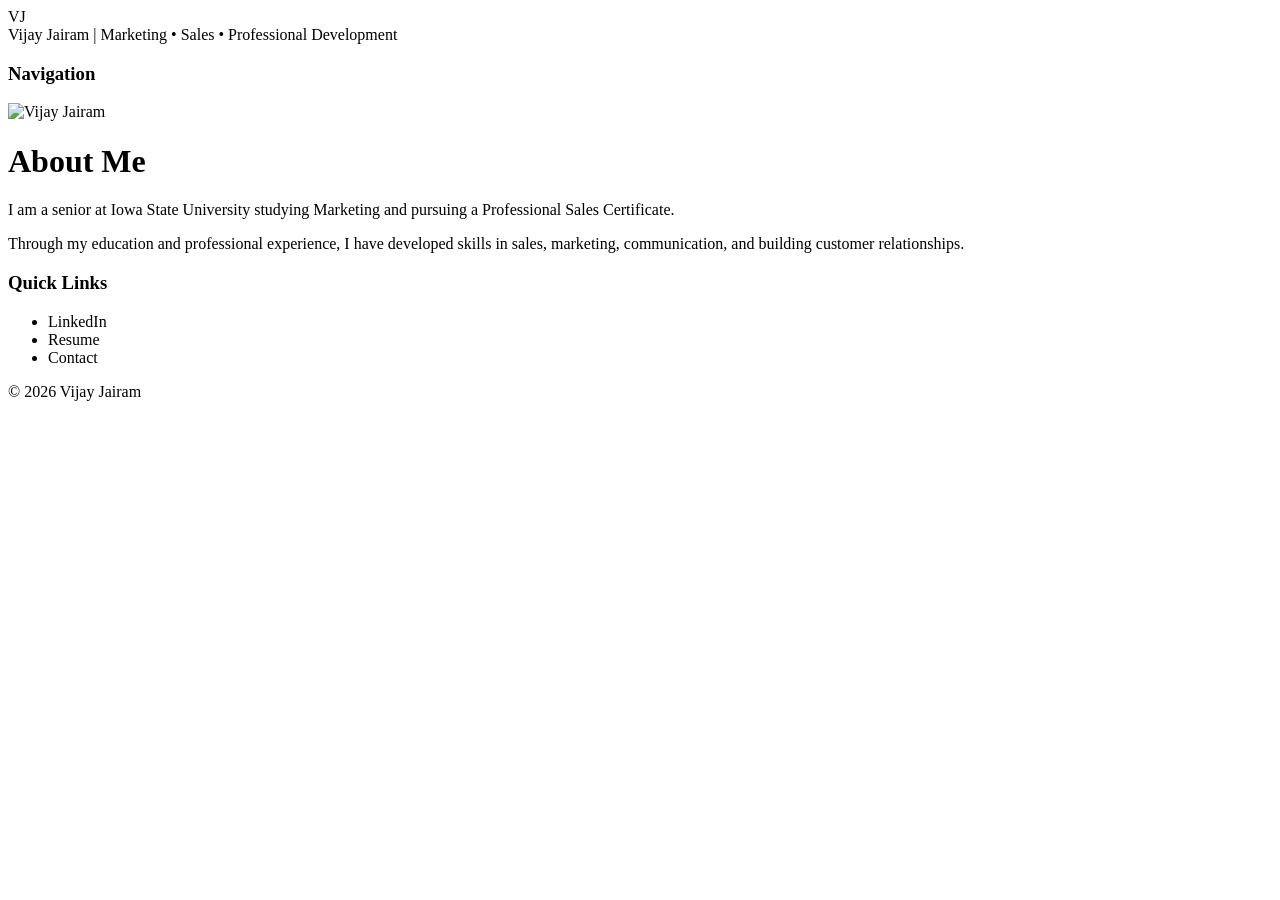
==== index.html @ 14381211 "Update index.html" ====
<!DOCTYPE html>

<html lang="en">

<head>

    <meta charset="UTF-8">

    <meta name="viewport"
          content="width=device-width, initial-scale=1.0">

    <title>Vijay Jairam | About Me</title>


    <!-- MAIN CSS -->

    <link rel="stylesheet" href="style.css">


    <!-- SHARED NAVIGATION -->

    <script src="navigation.js" defer></script>

</head>


<body>


<div class="site-wrapper">


    <!-- ==============================
         HEADER
    =============================== -->

    <header class="site-header">


        <div class="logo-area">

            VJ

        </div>


        <div class="header-info">

            Vijay Jairam | Marketing • Sales • Professional Development

        </div>


        <!-- JS ADDS NAVIGATION HERE -->

        <div id="top-navigation"></div>


    </header>



    <!-- ==============================
         PAGE
    =============================== -->

    <div class="page-layout">


        <!-- LEFT NAVIGATION -->

        <aside class="left-sidebar">

            <h3>Navigation</h3>

            <div id="side-navigation"></div>

        </aside>



        <!-- MAIN CONTENT -->

        <main class="main-content">


            <div class="hero-image">

                <img
                    src="images/hero.jpg"
                    alt="Vijay Jairam">

            </div>


            <h1>About Me</h1>


            <p>
                I am a senior at Iowa State University studying
                Marketing and pursuing a Professional Sales
                Certificate.
            </p>


            <p>
                Through my education and professional experience,
                I have developed skills in sales, marketing,
                communication, and building customer relationships.
            </p>


        </main>



        <!-- RIGHT SIDEBAR -->

        <aside class="right-sidebar">

            <div class="sticky-content">

                <h3>Quick Links</h3>

                <ul>

                    <li>LinkedIn</li>

                    <li>Resume</li>

                    <li>Contact</li>

                </ul>

            </div>

        </aside>


    </div>



    <!-- ==============================
         FOOTER
    =============================== -->

    <footer class="site-footer">

        © 2026 Vijay Jairam

    </footer>


</div>


</body>

</html>
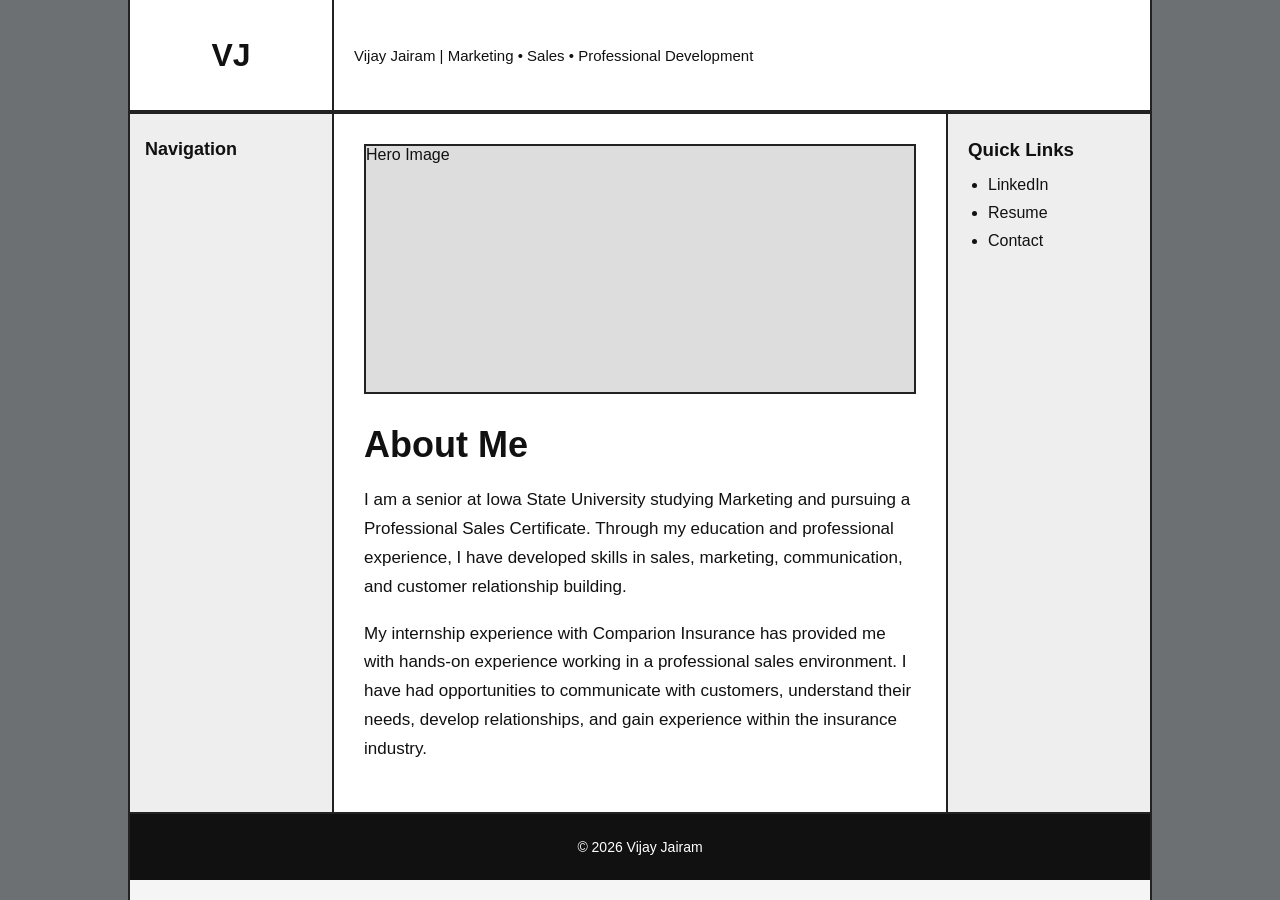
==== commit a3c92aaa: "Update index.html" ====
--- a/index.html
+++ b/index.html
@@ -1,159 +1,109 @@
 <!DOCTYPE html>
-
 <html lang="en">
 
 <head>
-
     <meta charset="UTF-8">
-
-    <meta name="viewport"
-          content="width=device-width, initial-scale=1.0">
+    <meta name="viewport" content="width=device-width, initial-scale=1.0">
 
     <title>Vijay Jairam | About Me</title>
 
-
-    <!-- MAIN CSS -->
-
     <link rel="stylesheet" href="style.css">
 
-
-    <!-- SHARED NAVIGATION -->
-
     <script src="navigation.js" defer></script>
-
 </head>
-
 
 <body>
 
+    <div class="site-wrapper">
 
-<div class="site-wrapper">
+        <!-- HEADER -->
+        <header class="site-header">
+
+            <div class="logo-area">
+                VJ
+            </div>
+
+            <div class="header-info">
+                Vijay Jairam | Marketing • Sales • Professional Development
+            </div>
+
+        </header>
 
 
-    <!-- ==============================
-         HEADER
-    =============================== -->
-
-    <header class="site-header">
+        <!-- THIS IS THE ACTUAL NAVIGATION BAR -->
+        <div id="top-navigation"></div>
 
 
-        <div class="logo-area">
+        <!-- MAIN PAGE -->
+        <div class="page-layout">
 
-            VJ
+            <!-- LEFT SIDE -->
+            <aside class="left-sidebar">
+
+                <h3>Navigation</h3>
+
+                <div id="side-navigation"></div>
+
+            </aside>
+
+
+            <!-- MAIN CONTENT -->
+            <main class="main-content">
+
+                <div class="hero-image">
+                    Hero Image
+                </div>
+
+                <h1>About Me</h1>
+
+                <p>
+                    I am a senior at Iowa State University studying Marketing
+                    and pursuing a Professional Sales Certificate. Through my
+                    education and professional experience, I have developed
+                    skills in sales, marketing, communication, and customer
+                    relationship building.
+                </p>
+
+                <p>
+                    My internship experience with Comparion Insurance has
+                    provided me with hands-on experience working in a
+                    professional sales environment. I have had opportunities
+                    to communicate with customers, understand their needs,
+                    develop relationships, and gain experience within the
+                    insurance industry.
+                </p>
+
+            </main>
+
+
+            <!-- RIGHT SIDE -->
+            <aside class="right-sidebar">
+
+                <div class="sticky-content">
+
+                    <h3>Quick Links</h3>
+
+                    <ul>
+                        <li>LinkedIn</li>
+                        <li>Resume</li>
+                        <li>Contact</li>
+                    </ul>
+
+                </div>
+
+            </aside>
 
         </div>
 
 
-        <div class="header-info">
+        <!-- FOOTER -->
+        <footer class="site-footer">
 
-            Vijay Jairam | Marketing • Sales • Professional Development
+            © 2026 Vijay Jairam
 
-        </div>
-
-
-        <!-- JS ADDS NAVIGATION HERE -->
-
-        <div id="top-navigation"></div>
-
-
-    </header>
-
-
-
-    <!-- ==============================
-         PAGE
-    =============================== -->
-
-    <div class="page-layout">
-
-
-        <!-- LEFT NAVIGATION -->
-
-        <aside class="left-sidebar">
-
-            <h3>Navigation</h3>
-
-            <div id="side-navigation"></div>
-
-        </aside>
-
-
-
-        <!-- MAIN CONTENT -->
-
-        <main class="main-content">
-
-
-            <div class="hero-image">
-
-                <img
-                    src="images/hero.jpg"
-                    alt="Vijay Jairam">
-
-            </div>
-
-
-            <h1>About Me</h1>
-
-
-            <p>
-                I am a senior at Iowa State University studying
-                Marketing and pursuing a Professional Sales
-                Certificate.
-            </p>
-
-
-            <p>
-                Through my education and professional experience,
-                I have developed skills in sales, marketing,
-                communication, and building customer relationships.
-            </p>
-
-
-        </main>
-
-
-
-        <!-- RIGHT SIDEBAR -->
-
-        <aside class="right-sidebar">
-
-            <div class="sticky-content">
-
-                <h3>Quick Links</h3>
-
-                <ul>
-
-                    <li>LinkedIn</li>
-
-                    <li>Resume</li>
-
-                    <li>Contact</li>
-
-                </ul>
-
-            </div>
-
-        </aside>
-
+        </footer>
 
     </div>
-
-
-
-    <!-- ==============================
-         FOOTER
-    =============================== -->
-
-    <footer class="site-footer">
-
-        © 2026 Vijay Jairam
-
-    </footer>
-
-
-</div>
-
 
 </body>
 
--- a/style.css
+++ b/style.css
@@ -0,0 +1,487 @@
+/* ========================================
+   GLOBAL SETTINGS
+======================================== */
+
+* {
+    margin: 0;
+    padding: 0;
+    box-sizing: border-box;
+}
+
+html {
+    scroll-behavior: smooth;
+}
+
+body {
+    font-family: Arial, Helvetica, sans-serif;
+
+    /* Nardo Grey outer background */
+    background-color: #6d7073;
+
+    color: #111111;
+}
+
+
+/* ========================================
+   MAIN WEBSITE CONTAINER
+
+   80% width = 10% background on
+   left + 10% background on right
+======================================== */
+
+.site-wrapper {
+    width: 80vw;
+    min-height: 100vh;
+
+    margin-left: auto;
+    margin-right: auto;
+
+    background-color: #f5f5f5;
+
+    border-left: 2px solid #222222;
+    border-right: 2px solid #222222;
+}
+
+
+/* ========================================
+   HEADER
+======================================== */
+
+.site-header {
+    display: grid;
+
+    grid-template-columns: 20% 80%;
+
+    border-bottom: 2px solid #222222;
+
+    background-color: #ffffff;
+}
+
+
+/* LOGO AREA */
+
+.logo-area {
+    min-height: 110px;
+
+    display: flex;
+    justify-content: center;
+    align-items: center;
+
+    border-right: 2px solid #222222;
+
+    font-size: 32px;
+    font-weight: bold;
+}
+
+
+/* TOP INFORMATION / TITLE AREA */
+
+.header-info {
+    min-height: 70px;
+
+    display: flex;
+    align-items: center;
+
+    padding: 20px;
+
+    font-size: 15px;
+}
+
+
+/* ========================================
+   TOP NAVIGATION
+======================================== */
+
+#top-navigation {
+    grid-column: 2;
+
+    border-top: 2px solid #222222;
+}
+
+
+/* PRIMARY NAV */
+
+.primary-navigation {
+    width: 100%;
+
+    display: flex;
+    justify-content: center;
+    align-items: center;
+
+    background-color: #111111;
+}
+
+
+.primary-navigation a {
+    display: block;
+
+    padding: 14px 25px;
+
+    color: #ffffff;
+
+    text-decoration: none;
+
+    font-size: 15px;
+    font-weight: bold;
+
+    transition: background-color 0.2s ease,
+                color 0.2s ease;
+}
+
+
+.primary-navigation a:hover {
+    background-color: #6d7073;
+    color: #ffffff;
+}
+
+
+/* CURRENT PAGE */
+
+.primary-navigation a.active {
+    background-color: #6d7073;
+}
+
+
+/* ========================================
+   SECONDARY NAVIGATION
+======================================== */
+
+.secondary-navigation {
+    display: flex;
+    justify-content: center;
+    align-items: center;
+
+    background-color: #333333;
+
+    border-top: 1px solid #555555;
+}
+
+
+.secondary-navigation a {
+    color: #eeeeee;
+
+    text-decoration: none;
+
+    padding: 8px 18px;
+
+    font-size: 13px;
+}
+
+
+.secondary-navigation a:hover {
+    background-color: #555555;
+}
+
+
+/* ========================================
+   MAIN WEBSITE GRID
+======================================== */
+
+.page-layout {
+    display: grid;
+
+    /*
+        Left Navigation = 20%
+        Main Content = 60%
+        Right Sidebar = 20%
+    */
+
+    grid-template-columns: 20% 60% 20%;
+
+    min-height: 650px;
+}
+
+
+/* ========================================
+   LEFT NAVIGATION
+======================================== */
+
+.left-sidebar {
+    background-color: #eeeeee;
+
+    border-right: 2px solid #222222;
+
+    padding: 25px 15px;
+}
+
+
+.left-sidebar h3 {
+    margin-bottom: 15px;
+
+    font-size: 18px;
+}
+
+
+#side-navigation {
+    display: flex;
+    flex-direction: column;
+}
+
+
+.side-navigation a {
+    padding: 12px 10px;
+
+    color: #222222;
+
+    text-decoration: none;
+
+    border-bottom: 1px solid #cccccc;
+
+    font-weight: bold;
+}
+
+
+.side-navigation a:hover {
+    background-color: #d5d5d5;
+}
+
+
+.side-navigation a.active {
+    background-color: #6d7073;
+    color: #ffffff;
+}
+
+
+/* ========================================
+   MAIN CONTENT AREA
+======================================== */
+
+.main-content {
+    background-color: #ffffff;
+
+    padding: 30px;
+}
+
+
+.main-content h1 {
+    font-size: 36px;
+
+    margin-bottom: 20px;
+}
+
+
+.main-content h2 {
+    margin-top: 30px;
+    margin-bottom: 15px;
+}
+
+
+.main-content p {
+    font-size: 17px;
+
+    line-height: 1.7;
+
+    margin-bottom: 18px;
+}
+
+
+/* ========================================
+   HERO IMAGE
+======================================== */
+
+.hero-image {
+    width: 100%;
+
+    height: 250px;
+
+    margin-bottom: 30px;
+
+    overflow: hidden;
+
+    border: 2px solid #222222;
+
+    background-color: #dddddd;
+}
+
+
+.hero-image img {
+    width: 100%;
+    height: 100%;
+
+    object-fit: cover;
+}
+
+
+/* ========================================
+   RIGHT SIDEBAR
+======================================== */
+
+.right-sidebar {
+    background-color: #eeeeee;
+
+    border-left: 2px solid #222222;
+
+    padding: 25px 20px;
+}
+
+
+.sticky-content {
+    position: sticky;
+
+    top: 20px;
+}
+
+
+.right-sidebar h3 {
+    margin-bottom: 15px;
+}
+
+
+.right-sidebar ul {
+    padding-left: 20px;
+}
+
+
+.right-sidebar li {
+    margin-bottom: 10px;
+}
+
+
+/* ========================================
+   FOOTER
+======================================== */
+
+.site-footer {
+    width: 100%;
+
+    border-top: 2px solid #222222;
+
+    background-color: #111111;
+
+    color: #ffffff;
+
+    padding: 25px;
+
+    text-align: center;
+
+    font-size: 14px;
+}
+
+
+.site-footer a {
+    color: #dddddd;
+
+    text-decoration: none;
+}
+
+
+.site-footer a:hover {
+    color: #ffffff;
+}
+
+
+/* ========================================
+   TABLETS
+======================================== */
+
+@media screen and (max-width: 1000px) {
+
+    .site-wrapper {
+        width: 90vw;
+    }
+
+    .page-layout {
+        grid-template-columns: 25% 75%;
+    }
+
+    .right-sidebar {
+        display: none;
+    }
+}
+
+
+/* ========================================
+   MOBILE
+======================================== */
+
+@media screen and (max-width: 700px) {
+
+    body {
+        background-color: #6d7073;
+    }
+
+    .site-wrapper {
+        width: 95vw;
+    }
+
+
+    /* HEADER */
+
+    .site-header {
+        display: block;
+    }
+
+    .logo-area {
+        border-right: none;
+
+        border-bottom: 2px solid #222222;
+
+        min-height: 80px;
+    }
+
+
+    /* TOP NAVIGATION */
+
+    #top-navigation {
+        width: 100%;
+    }
+
+    .primary-navigation {
+        flex-direction: column;
+    }
+
+    .primary-navigation a {
+        width: 100%;
+
+        text-align: center;
+
+        border-bottom: 1px solid #333333;
+    }
+
+
+    .secondary-navigation {
+        flex-direction: column;
+    }
+
+
+    /* PAGE */
+
+    .page-layout {
+        display: block;
+    }
+
+
+    /* LEFT SIDEBAR */
+
+    .left-sidebar {
+        border-right: none;
+
+        border-bottom: 2px solid #222222;
+    }
+
+
+    .side-navigation {
+        flex-direction: row;
+
+        flex-wrap: wrap;
+    }
+
+
+    /* CONTENT */
+
+    .main-content {
+        padding: 20px;
+    }
+
+
+    /* RIGHT SIDEBAR */
+
+    .right-sidebar {
+        display: block;
+
+        border-left: none;
+
+        border-top: 2px solid #222222;
+    }
+
+}
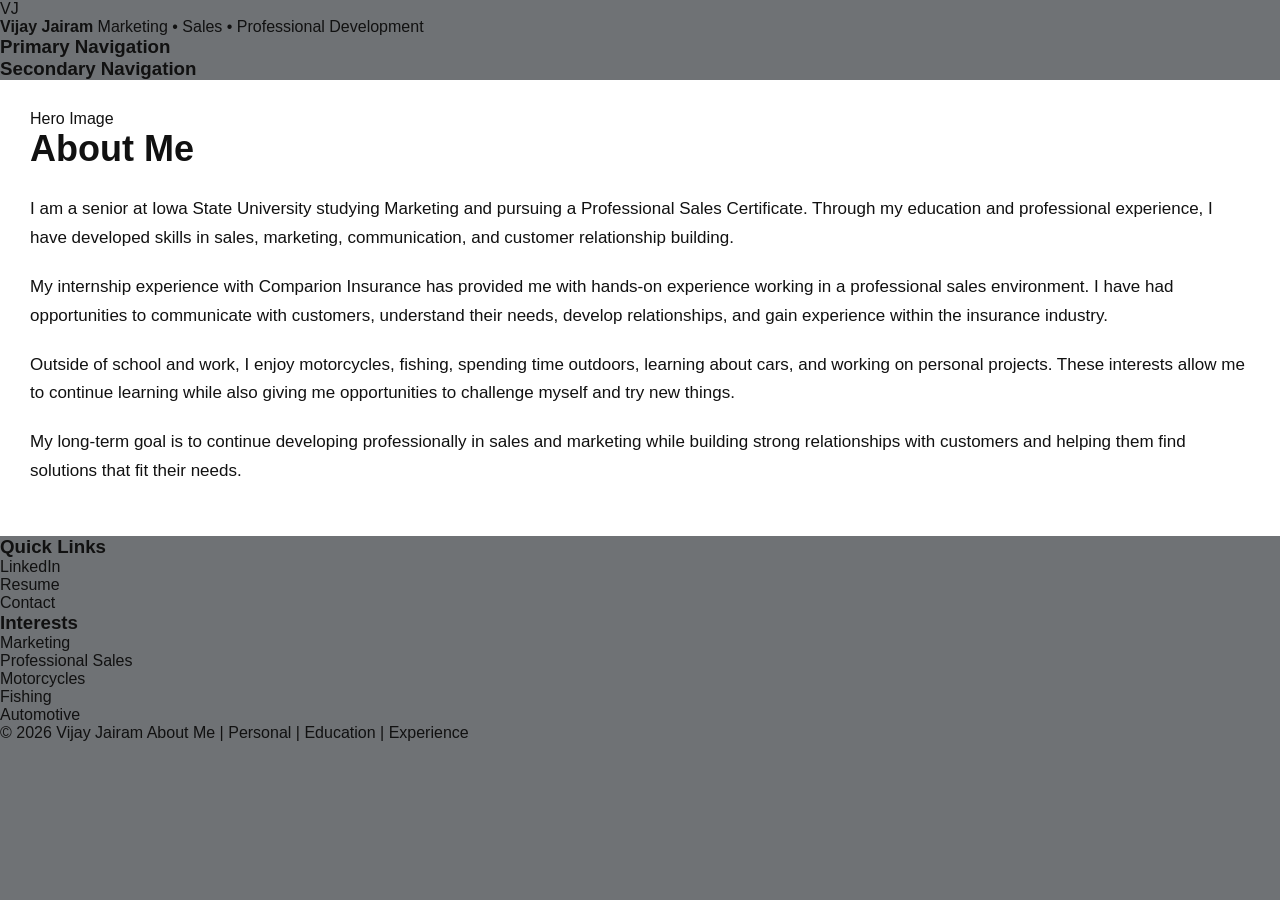
==== commit 5478422c: "Update index.html" ====
--- a/index.html
+++ b/index.html
@@ -3,7 +3,9 @@
 
 <head>
     <meta charset="UTF-8">
-    <meta name="viewport" content="width=device-width, initial-scale=1.0">
+
+    <meta name="viewport"
+          content="width=device-width, initial-scale=1.0">
 
     <title>Vijay Jairam | About Me</title>
 
@@ -14,96 +16,197 @@
 
 <body>
 
-    <div class="site-wrapper">
-
-        <!-- HEADER -->
-        <header class="site-header">
-
-            <div class="logo-area">
-                VJ
+<div class="site-container">
+
+
+    <!-- =====================================
+         TOP AREA
+    ====================================== -->
+
+    <header class="top-layout">
+
+
+        <!-- LOGO BOX -->
+
+        <div class="logo-box">
+
+            VJ
+
+        </div>
+
+
+        <!-- INFORMATION BOX -->
+
+        <div class="header-information">
+
+            <strong>Vijay Jairam</strong>
+
+            <span>
+                Marketing • Sales • Professional Development
+            </span>
+
+        </div>
+
+
+        <!-- PRIMARY NAVIGATION -->
+
+        <div id="primary-navigation"></div>
+
+
+        <!-- SECONDARY NAVIGATION -->
+
+        <div id="secondary-navigation"></div>
+
+
+    </header>
+
+
+
+    <!-- =====================================
+         MAIN BODY
+    ====================================== -->
+
+    <div class="content-layout">
+
+
+        <!-- LEFT NAVIGATION -->
+
+        <aside class="left-navigation">
+
+            <h3>Primary Navigation</h3>
+
+            <div id="side-navigation"></div>
+
+
+            <h3 class="secondary-heading">
+                Secondary Navigation
+            </h3>
+
+            <div id="side-secondary-navigation"></div>
+
+        </aside>
+
+
+
+        <!-- MAIN CONTENT -->
+
+        <main class="main-content">
+
+
+            <!-- HERO AREA -->
+
+            <div class="hero-area">
+
+                <span>Hero Image</span>
+
             </div>
 
-            <div class="header-info">
-                Vijay Jairam | Marketing • Sales • Professional Development
+
+
+            <h1>About Me</h1>
+
+
+            <p>
+                I am a senior at Iowa State University studying Marketing and
+                pursuing a Professional Sales Certificate. Through my education
+                and professional experience, I have developed skills in sales,
+                marketing, communication, and customer relationship building.
+            </p>
+
+
+            <p>
+                My internship experience with Comparion Insurance has provided
+                me with hands-on experience working in a professional sales
+                environment. I have had opportunities to communicate with
+                customers, understand their needs, develop relationships, and
+                gain experience within the insurance industry.
+            </p>
+
+
+            <p>
+                Outside of school and work, I enjoy motorcycles, fishing,
+                spending time outdoors, learning about cars, and working on
+                personal projects. These interests allow me to continue learning
+                while also giving me opportunities to challenge myself and try
+                new things.
+            </p>
+
+
+            <p>
+                My long-term goal is to continue developing professionally in
+                sales and marketing while building strong relationships with
+                customers and helping them find solutions that fit their needs.
+            </p>
+
+
+        </main>
+
+
+
+        <!-- RIGHT COLUMN -->
+
+        <aside class="right-content">
+
+            <div class="sticky-box">
+
+                <h3>Quick Links</h3>
+
+
+                <ul>
+
+                    <li>LinkedIn</li>
+
+                    <li>Resume</li>
+
+                    <li>Contact</li>
+
+                </ul>
+
+
+                <h3>Interests</h3>
+
+
+                <ul>
+
+                    <li>Marketing</li>
+
+                    <li>Professional Sales</li>
+
+                    <li>Motorcycles</li>
+
+                    <li>Fishing</li>
+
+                    <li>Automotive</li>
+
+                </ul>
+
             </div>
 
-        </header>
-
-
-        <!-- THIS IS THE ACTUAL NAVIGATION BAR -->
-        <div id="top-navigation"></div>
-
-
-        <!-- MAIN PAGE -->
-        <div class="page-layout">
-
-            <!-- LEFT SIDE -->
-            <aside class="left-sidebar">
-
-                <h3>Navigation</h3>
-
-                <div id="side-navigation"></div>
-
-            </aside>
-
-
-            <!-- MAIN CONTENT -->
-            <main class="main-content">
-
-                <div class="hero-image">
-                    Hero Image
-                </div>
-
-                <h1>About Me</h1>
-
-                <p>
-                    I am a senior at Iowa State University studying Marketing
-                    and pursuing a Professional Sales Certificate. Through my
-                    education and professional experience, I have developed
-                    skills in sales, marketing, communication, and customer
-                    relationship building.
-                </p>
-
-                <p>
-                    My internship experience with Comparion Insurance has
-                    provided me with hands-on experience working in a
-                    professional sales environment. I have had opportunities
-                    to communicate with customers, understand their needs,
-                    develop relationships, and gain experience within the
-                    insurance industry.
-                </p>
-
-            </main>
-
-
-            <!-- RIGHT SIDE -->
-            <aside class="right-sidebar">
-
-                <div class="sticky-content">
-
-                    <h3>Quick Links</h3>
-
-                    <ul>
-                        <li>LinkedIn</li>
-                        <li>Resume</li>
-                        <li>Contact</li>
-                    </ul>
-
-                </div>
-
-            </aside>
-
-        </div>
-
-
-        <!-- FOOTER -->
-        <footer class="site-footer">
-
+        </aside>
+
+
+    </div>
+
+
+
+    <!-- =====================================
+         FOOTER
+    ====================================== -->
+
+    <footer class="footer">
+
+        <span>
             © 2026 Vijay Jairam
-
-        </footer>
-
-    </div>
+        </span>
+
+        <span>
+            About Me | Personal | Education | Experience
+        </span>
+
+    </footer>
+
+
+</div>
 
 </body>
 
--- a/style.css
+++ b/style.css
@@ -1,6 +1,6 @@
-/* ========================================
-   GLOBAL SETTINGS
-======================================== */
+/* =====================================
+   RESET
+===================================== */
 
 * {
     margin: 0;
@@ -8,303 +8,280 @@
     box-sizing: border-box;
 }
 
-html {
-    scroll-behavior: smooth;
-}
+
+/* =====================================
+   BODY / NARDO GREY BACKGROUND
+===================================== */
 
 body {
     font-family: Arial, Helvetica, sans-serif;
 
-    /* Nardo Grey outer background */
-    background-color: #6d7073;
+    background-color: #6f7275;
 
     color: #111111;
 }
 
 
-/* ========================================
-   MAIN WEBSITE CONTAINER
-
-   80% width = 10% background on
-   left + 10% background on right
-======================================== */
+/* =====================================
+   80% WEBSITE
+   10% NARDO GREY EACH SIDE
+===================================== */
 
 .site-wrapper {
-    width: 80vw;
+    width: 80%;
+
+    margin: 0 auto;
+
     min-height: 100vh;
 
-    margin-left: auto;
-    margin-right: auto;
-
-    background-color: #f5f5f5;
+    background-color: white;
 
     border-left: 2px solid #222222;
     border-right: 2px solid #222222;
 }
 
 
-/* ========================================
+/* =====================================
    HEADER
-======================================== */
+===================================== */
 
 .site-header {
     display: grid;
 
     grid-template-columns: 20% 80%;
 
+    min-height: 110px;
+
+    background-color: white;
+
     border-bottom: 2px solid #222222;
-
-    background-color: #ffffff;
-}
-
-
-/* LOGO AREA */
+}
+
+
+/* LOGO */
 
 .logo-area {
-    min-height: 110px;
-
-    display: flex;
+    display: flex;
+
     justify-content: center;
     align-items: center;
 
+    font-size: 36px;
+
+    font-weight: bold;
+
     border-right: 2px solid #222222;
-
-    font-size: 32px;
+}
+
+
+/* HEADER INFORMATION */
+
+.header-info {
+    display: flex;
+
+    align-items: center;
+
+    padding: 25px;
+
+    font-size: 17px;
+
     font-weight: bold;
 }
 
 
-/* TOP INFORMATION / TITLE AREA */
-
-.header-info {
-    min-height: 70px;
-
-    display: flex;
-    align-items: center;
-
-    padding: 20px;
-
-    font-size: 15px;
-}
-
-
-/* ========================================
-   TOP NAVIGATION
-======================================== */
+/* =====================================
+   TOP NAVIGATION BAR
+===================================== */
 
 #top-navigation {
-    grid-column: 2;
-
-    border-top: 2px solid #222222;
-}
-
-
-/* PRIMARY NAV */
+    width: 100%;
+}
+
+
+/* THIS IS THE VISIBLE BLACK BAR */
 
 .primary-navigation {
     width: 100%;
 
-    display: flex;
+    min-height: 55px;
+
+    display: flex;
+
+    justify-content: center;
+    align-items: stretch;
+
+    background-color: #111111;
+
+    border-bottom: 2px solid #222222;
+}
+
+
+/* NAV LINKS */
+
+.primary-navigation a {
+    display: flex;
+
     justify-content: center;
     align-items: center;
 
-    background-color: #111111;
-}
-
-
-.primary-navigation a {
-    display: block;
-
-    padding: 14px 25px;
-
-    color: #ffffff;
+    padding: 0 35px;
+
+    min-height: 55px;
+
+    color: white;
 
     text-decoration: none;
 
-    font-size: 15px;
+    font-size: 16px;
+
     font-weight: bold;
 
-    transition: background-color 0.2s ease,
-                color 0.2s ease;
-}
-
+    border-left: 1px solid #333333;
+
+    transition: 0.2s;
+}
+
+
+.primary-navigation a:last-child {
+    border-right: 1px solid #333333;
+}
+
+
+/* HOVER */
 
 .primary-navigation a:hover {
-    background-color: #6d7073;
-    color: #ffffff;
+    background-color: #6f7275;
 }
 
 
 /* CURRENT PAGE */
 
 .primary-navigation a.active {
-    background-color: #6d7073;
-}
-
-
-/* ========================================
-   SECONDARY NAVIGATION
-======================================== */
-
-.secondary-navigation {
-    display: flex;
+    background-color: #55595c;
+}
+
+
+/* =====================================
+   MAIN PAGE LAYOUT
+===================================== */
+
+.page-layout {
+    display: grid;
+
+    grid-template-columns: 20% 60% 20%;
+
+    min-height: 650px;
+}
+
+
+/* =====================================
+   LEFT SIDEBAR
+===================================== */
+
+.left-sidebar {
+    background-color: #eeeeee;
+
+    border-right: 2px solid #222222;
+
+    padding: 25px 15px;
+}
+
+
+.left-sidebar h3 {
+    margin-bottom: 20px;
+}
+
+
+/* SIDE NAVIGATION */
+
+.side-navigation {
+    display: flex;
+
+    flex-direction: column;
+}
+
+
+.side-navigation a {
+    padding: 12px;
+
+    color: #111111;
+
+    text-decoration: none;
+
+    font-weight: bold;
+
+    border-bottom: 1px solid #cccccc;
+}
+
+
+.side-navigation a:hover {
+    background-color: #cccccc;
+}
+
+
+.side-navigation a.active {
+    background-color: #6f7275;
+
+    color: white;
+}
+
+
+/* =====================================
+   MAIN CONTENT
+===================================== */
+
+.main-content {
+    padding: 30px;
+
+    background-color: white;
+}
+
+
+.main-content h1 {
+    font-size: 36px;
+
+    margin-bottom: 25px;
+}
+
+
+.main-content p {
+    font-size: 17px;
+
+    line-height: 1.7;
+
+    margin-bottom: 20px;
+}
+
+
+/* =====================================
+   HERO
+===================================== */
+
+.hero-image {
+    width: 100%;
+
+    height: 240px;
+
+    margin-bottom: 30px;
+
+    background-color: #dddddd;
+
+    border: 2px solid #222222;
+
+    display: flex;
+
     justify-content: center;
     align-items: center;
 
-    background-color: #333333;
-
-    border-top: 1px solid #555555;
-}
-
-
-.secondary-navigation a {
-    color: #eeeeee;
-
-    text-decoration: none;
-
-    padding: 8px 18px;
-
-    font-size: 13px;
-}
-
-
-.secondary-navigation a:hover {
-    background-color: #555555;
-}
-
-
-/* ========================================
-   MAIN WEBSITE GRID
-======================================== */
-
-.page-layout {
-    display: grid;
-
-    /*
-        Left Navigation = 20%
-        Main Content = 60%
-        Right Sidebar = 20%
-    */
-
-    grid-template-columns: 20% 60% 20%;
-
-    min-height: 650px;
-}
-
-
-/* ========================================
-   LEFT NAVIGATION
-======================================== */
-
-.left-sidebar {
-    background-color: #eeeeee;
-
-    border-right: 2px solid #222222;
-
-    padding: 25px 15px;
-}
-
-
-.left-sidebar h3 {
-    margin-bottom: 15px;
-
-    font-size: 18px;
-}
-
-
-#side-navigation {
-    display: flex;
-    flex-direction: column;
-}
-
-
-.side-navigation a {
-    padding: 12px 10px;
-
-    color: #222222;
-
-    text-decoration: none;
-
-    border-bottom: 1px solid #cccccc;
-
-    font-weight: bold;
-}
-
-
-.side-navigation a:hover {
-    background-color: #d5d5d5;
-}
-
-
-.side-navigation a.active {
-    background-color: #6d7073;
-    color: #ffffff;
-}
-
-
-/* ========================================
-   MAIN CONTENT AREA
-======================================== */
-
-.main-content {
-    background-color: #ffffff;
-
-    padding: 30px;
-}
-
-
-.main-content h1 {
-    font-size: 36px;
-
-    margin-bottom: 20px;
-}
-
-
-.main-content h2 {
-    margin-top: 30px;
-    margin-bottom: 15px;
-}
-
-
-.main-content p {
-    font-size: 17px;
-
-    line-height: 1.7;
-
-    margin-bottom: 18px;
-}
-
-
-/* ========================================
-   HERO IMAGE
-======================================== */
-
-.hero-image {
-    width: 100%;
-
-    height: 250px;
-
-    margin-bottom: 30px;
-
-    overflow: hidden;
-
-    border: 2px solid #222222;
-
-    background-color: #dddddd;
-}
-
-
-.hero-image img {
-    width: 100%;
-    height: 100%;
-
-    object-fit: cover;
-}
-
-
-/* ========================================
+    font-size: 25px;
+
+    color: #555555;
+}
+
+
+/* =====================================
    RIGHT SIDEBAR
-======================================== */
+===================================== */
 
 .right-sidebar {
     background-color: #eeeeee;
@@ -328,7 +305,7 @@
 
 
 .right-sidebar ul {
-    padding-left: 20px;
+    margin-left: 20px;
 }
 
 
@@ -337,121 +314,70 @@
 }
 
 
-/* ========================================
+/* =====================================
    FOOTER
-======================================== */
+===================================== */
 
 .site-footer {
-    width: 100%;
+    background-color: #111111;
+
+    color: white;
+
+    text-align: center;
+
+    padding: 25px;
 
     border-top: 2px solid #222222;
-
-    background-color: #111111;
-
-    color: #ffffff;
-
-    padding: 25px;
-
-    text-align: center;
-
-    font-size: 14px;
-}
-
-
-.site-footer a {
-    color: #dddddd;
-
-    text-decoration: none;
-}
-
-
-.site-footer a:hover {
-    color: #ffffff;
-}
-
-
-/* ========================================
-   TABLETS
-======================================== */
-
-@media screen and (max-width: 1000px) {
+}
+
+
+/* =====================================
+   MOBILE
+===================================== */
+
+@media screen and (max-width: 800px) {
 
     .site-wrapper {
-        width: 90vw;
-    }
-
-    .page-layout {
-        grid-template-columns: 25% 75%;
-    }
-
-    .right-sidebar {
-        display: none;
-    }
-}
-
-
-/* ========================================
-   MOBILE
-======================================== */
-
-@media screen and (max-width: 700px) {
-
-    body {
-        background-color: #6d7073;
-    }
-
-    .site-wrapper {
-        width: 95vw;
-    }
-
-
-    /* HEADER */
+        width: 95%;
+    }
+
 
     .site-header {
-        display: block;
-    }
+        grid-template-columns: 1fr;
+    }
+
 
     .logo-area {
         border-right: none;
 
         border-bottom: 2px solid #222222;
 
-        min-height: 80px;
-    }
-
-
-    /* TOP NAVIGATION */
-
-    #top-navigation {
-        width: 100%;
-    }
+        padding: 20px;
+    }
+
 
     .primary-navigation {
         flex-direction: column;
     }
 
+
     .primary-navigation a {
         width: 100%;
 
-        text-align: center;
+        border-left: none;
+
+        border-right: none;
 
         border-bottom: 1px solid #333333;
-    }
-
-
-    .secondary-navigation {
-        flex-direction: column;
-    }
-
-
-    /* PAGE */
+
+        padding: 15px;
+    }
+
 
     .page-layout {
-        display: block;
-    }
-
-
-    /* LEFT SIDEBAR */
+        grid-template-columns: 1fr;
+    }
+
 
     .left-sidebar {
         border-right: none;
@@ -460,25 +386,7 @@
     }
 
 
-    .side-navigation {
-        flex-direction: row;
-
-        flex-wrap: wrap;
-    }
-
-
-    /* CONTENT */
-
-    .main-content {
-        padding: 20px;
-    }
-
-
-    /* RIGHT SIDEBAR */
-
     .right-sidebar {
-        display: block;
-
         border-left: none;
 
         border-top: 2px solid #222222;
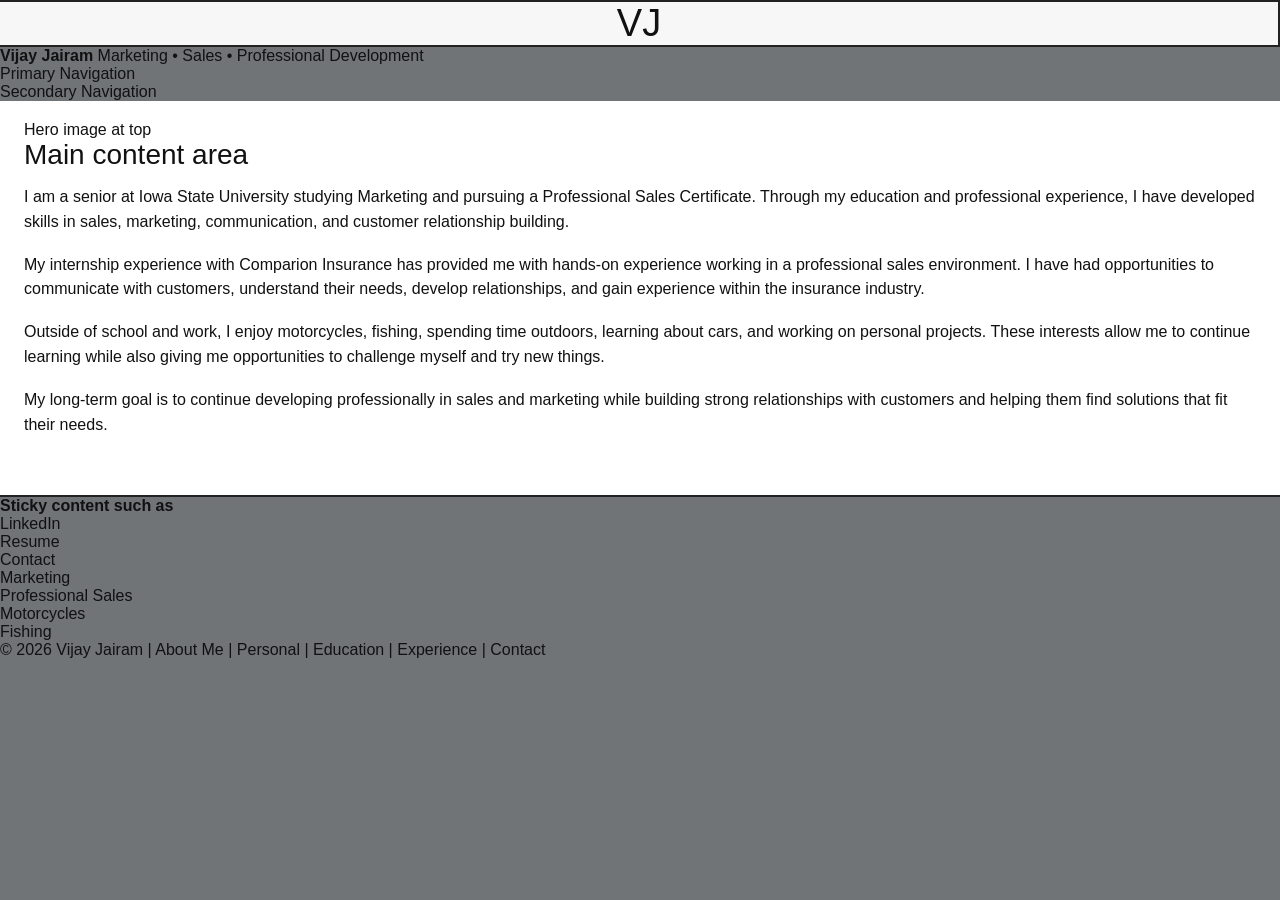
==== commit cc7cd522: "Update index.html" ====
--- a/index.html
+++ b/index.html
@@ -16,28 +16,26 @@
 
 <body>
 
-<div class="site-container">
+<div class="website">
 
 
-    <!-- =====================================
-         TOP AREA
-    ====================================== -->
+    <!-- =========================
+         HEADER
+    ========================== -->
 
-    <header class="top-layout">
+    <header class="header-grid">
 
 
-        <!-- LOGO BOX -->
+        <!-- LOGO -->
 
         <div class="logo-box">
-
             VJ
-
         </div>
 
 
-        <!-- INFORMATION BOX -->
+        <!-- INFORMATION AREA -->
 
-        <div class="header-information">
+        <div class="header-info">
 
             <strong>Vijay Jairam</strong>
 
@@ -48,41 +46,43 @@
         </div>
 
 
-        <!-- PRIMARY NAVIGATION -->
+        <!-- PRIMARY NAVIGATION BAR -->
 
-        <div id="primary-navigation"></div>
+        <div id="primary-nav"></div>
 
 
-        <!-- SECONDARY NAVIGATION -->
+        <!-- SECONDARY NAVIGATION BAR -->
 
-        <div id="secondary-navigation"></div>
+        <div id="secondary-nav"></div>
 
 
     </header>
 
 
 
-    <!-- =====================================
-         MAIN BODY
-    ====================================== -->
+    <!-- =========================
+         BODY
+    ========================== -->
 
-    <div class="content-layout">
+    <div class="body-grid">
 
 
         <!-- LEFT NAVIGATION -->
 
-        <aside class="left-navigation">
+        <aside class="left-column">
 
-            <h3>Primary Navigation</h3>
+            <div class="left-nav-title">
+                Primary Navigation
+            </div>
 
-            <div id="side-navigation"></div>
+            <div id="left-primary-nav"></div>
 
 
-            <h3 class="secondary-heading">
+            <div class="left-nav-title secondary-title">
                 Secondary Navigation
-            </h3>
+            </div>
 
-            <div id="side-secondary-navigation"></div>
+            <div id="left-secondary-nav"></div>
 
         </aside>
 
@@ -93,17 +93,16 @@
         <main class="main-content">
 
 
-            <!-- HERO AREA -->
+            <!-- HERO -->
 
-            <div class="hero-area">
+            <div class="hero-image">
 
-                <span>Hero Image</span>
+                Hero image at top
 
             </div>
 
 
-
-            <h1>About Me</h1>
+            <h1>Main content area</h1>
 
 
             <p>
@@ -126,9 +125,9 @@
             <p>
                 Outside of school and work, I enjoy motorcycles, fishing,
                 spending time outdoors, learning about cars, and working on
-                personal projects. These interests allow me to continue learning
-                while also giving me opportunities to challenge myself and try
-                new things.
+                personal projects. These interests allow me to continue
+                learning while also giving me opportunities to challenge
+                myself and try new things.
             </p>
 
 
@@ -145,39 +144,20 @@
 
         <!-- RIGHT COLUMN -->
 
-        <aside class="right-content">
+        <aside class="right-column">
 
-            <div class="sticky-box">
+            <div class="sticky-content">
 
-                <h3>Quick Links</h3>
-
+                <strong>Sticky content such as</strong>
 
                 <ul>
-
                     <li>LinkedIn</li>
-
                     <li>Resume</li>
-
                     <li>Contact</li>
-
-                </ul>
-
-
-                <h3>Interests</h3>
-
-
-                <ul>
-
                     <li>Marketing</li>
-
                     <li>Professional Sales</li>
-
                     <li>Motorcycles</li>
-
                     <li>Fishing</li>
-
-                    <li>Automotive</li>
-
                 </ul>
 
             </div>
@@ -189,19 +169,18 @@
 
 
 
-    <!-- =====================================
+    <!-- =========================
          FOOTER
-    ====================================== -->
+    ========================== -->
 
-    <footer class="footer">
+    <footer>
 
-        <span>
-            © 2026 Vijay Jairam
-        </span>
-
-        <span>
-            About Me | Personal | Education | Experience
-        </span>
+        © 2026 Vijay Jairam |
+        About Me |
+        Personal |
+        Education |
+        Experience |
+        Contact
 
     </footer>
 
--- a/style.css
+++ b/style.css
@@ -1,6 +1,6 @@
-/* =====================================
+/* ==========================================
    RESET
-===================================== */
+========================================== */
 
 * {
     margin: 0;
@@ -9,387 +9,634 @@
 }
 
 
-/* =====================================
-   BODY / NARDO GREY BACKGROUND
-===================================== */
+html {
+    min-height: 100%;
+}
+
 
 body {
+
+    min-height: 100vh;
+
     font-family: Arial, Helvetica, sans-serif;
 
-    background-color: #6f7275;
+    /*
+       NARDO GREY BACKGROUND
+    */
+
+    background-color: #707477;
 
     color: #111111;
 }
 
 
-/* =====================================
-   80% WEBSITE
-   10% NARDO GREY EACH SIDE
-===================================== */
-
-.site-wrapper {
-    width: 80%;
+
+/* ==========================================
+   MAIN 80% WEBSITE
+
+   10% grey left
+   80% website
+   10% grey right
+========================================== */
+
+.site-container {
+
+    width: 80vw;
 
     margin: 0 auto;
 
-    min-height: 100vh;
-
-    background-color: white;
+    background-color: #f7f7f7;
 
     border-left: 2px solid #222222;
+
     border-right: 2px solid #222222;
 }
 
 
-/* =====================================
-   HEADER
-===================================== */
-
-.site-header {
+
+/* ==========================================
+   TOP LAYOUT
+
+   This matches the reference:
+
+   | LOGO | INFORMATION |
+   | LOGO | PRIMARY NAV |
+   | LOGO | SECOND NAV  |
+========================================== */
+
+.top-layout {
+
     display: grid;
 
     grid-template-columns: 20% 80%;
 
-    min-height: 110px;
-
-    background-color: white;
+    grid-template-rows:
+        84px
+        26px
+        26px;
+
+    grid-template-areas:
+
+        "logo information"
+
+        "logo primary"
+
+        "logo secondary";
+
+}
+
+
+
+/* ==========================================
+   LOGO
+========================================== */
+
+.logo-box {
+
+    grid-area: logo;
+
+    background-color: #f7f7f7;
+
+    border-top: 2px solid #222222;
 
     border-bottom: 2px solid #222222;
-}
-
-
-/* LOGO */
-
-.logo-area {
+
+    border-right: 2px solid #222222;
+
+
     display: flex;
 
     justify-content: center;
+
     align-items: center;
 
-    font-size: 36px;
+
+    font-size: 38px;
+
+    font-weight: 500;
+}
+
+
+
+/* ==========================================
+   TOP INFORMATION
+========================================== */
+
+.header-information {
+
+    grid-area: information;
+
+    background-color: #f7f7f7;
+
+    border-top: 2px solid #222222;
+
+    border-bottom: 2px solid #222222;
+
+
+    padding: 13px 22px;
+
+
+    display: flex;
+
+    flex-direction: column;
+
+    justify-content: center;
+
+
+    font-size: 15px;
+}
+
+
+.header-information strong {
+
+    font-size: 18px;
+
+    margin-bottom: 5px;
+}
+
+
+.header-information span {
+
+    font-size: 14px;
+}
+
+
+
+/* ==========================================
+   PRIMARY NAVIGATION ROW
+========================================== */
+
+#primary-navigation {
+
+    grid-area: primary;
+
+    height: 26px;
+
+    background-color: #f7f7f7;
+
+    border-bottom: 1px solid #222222;
+}
+
+
+.primary-navigation {
+
+    width: 100%;
+
+    height: 100%;
+
+
+    display: flex;
+
+    justify-content: center;
+
+    align-items: center;
+}
+
+
+.primary-navigation a {
+
+    color: #111111;
+
+    text-decoration: none;
+
+    font-size: 13px;
+
+    padding: 4px 18px;
+}
+
+
+.primary-navigation a:hover {
+
+    background-color: #707477;
+
+    color: white;
+}
+
+
+.primary-navigation a.active {
 
     font-weight: bold;
 
+    text-decoration: underline;
+}
+
+
+
+/* ==========================================
+   SECONDARY NAVIGATION ROW
+========================================== */
+
+#secondary-navigation {
+
+    grid-area: secondary;
+
+    height: 26px;
+
+    background-color: #f7f7f7;
+
+    border-bottom: 2px solid #222222;
+}
+
+
+.secondary-navigation {
+
+    width: 100%;
+
+    height: 100%;
+
+
+    display: flex;
+
+    justify-content: center;
+
+    align-items: center;
+}
+
+
+.secondary-navigation a {
+
+    color: #222222;
+
+    text-decoration: none;
+
+    font-size: 12px;
+
+    padding: 4px 18px;
+}
+
+
+.secondary-navigation a:hover {
+
+    text-decoration: underline;
+}
+
+
+
+/* ==========================================
+   MAIN BODY GRID
+
+   Reference layout:
+
+   20% LEFT NAV
+   60% MAIN
+   20% RIGHT
+========================================== */
+
+.content-layout {
+
+    display: grid;
+
+    grid-template-columns:
+        20% 60% 20%;
+
+    align-items: stretch;
+
+    min-height: 640px;
+}
+
+
+
+/* ==========================================
+   LEFT NAVIGATION
+========================================== */
+
+.left-navigation {
+
+    background-color: #f3f3f3;
+
     border-right: 2px solid #222222;
-}
-
-
-/* HEADER INFORMATION */
-
-.header-info {
+
+    border-bottom: 2px solid #222222;
+
+
+    padding:
+
+        34px
+        18px;
+}
+
+
+.left-navigation h3 {
+
+    font-size: 15px;
+
+    font-weight: normal;
+
+    margin-bottom: 10px;
+}
+
+
+.secondary-heading {
+
+    margin-top: 30px;
+}
+
+
+
+/* ==========================================
+   SIDE NAV
+========================================== */
+
+.side-navigation {
+
     display: flex;
 
+    flex-direction: column;
+}
+
+
+.side-navigation a {
+
+    color: #111111;
+
+    text-decoration: none;
+
+    font-size: 14px;
+
+    padding: 7px 5px;
+}
+
+
+.side-navigation a:hover {
+
+    background-color: #dedede;
+}
+
+
+.side-navigation a.active {
+
+    font-weight: bold;
+
+    text-decoration: underline;
+}
+
+
+
+/* ==========================================
+   MAIN CONTENT AREA
+========================================== */
+
+.main-content {
+
+    background-color: #ffffff;
+
+    padding:
+
+        20px
+        24px
+        40px;
+
+    border-bottom: 2px solid #222222;
+}
+
+
+
+/* ==========================================
+   HERO
+
+   Positioned like the reference:
+   upper-left of main content
+========================================== */
+
+.hero-area {
+
+    width: 72%;
+
+    height: 170px;
+
+
+    margin:
+
+        0
+        0
+        25px
+        0;
+
+
+    border: 2px solid #222222;
+
+    background-color: #e2e2e2;
+
+
+    display: flex;
+
     align-items: center;
 
-    padding: 25px;
-
-    font-size: 17px;
-
-    font-weight: bold;
-}
-
-
-/* =====================================
-   TOP NAVIGATION BAR
-===================================== */
-
-#top-navigation {
-    width: 100%;
-}
-
-
-/* THIS IS THE VISIBLE BLACK BAR */
-
-.primary-navigation {
-    width: 100%;
-
-    min-height: 55px;
+    justify-content: center;
+
+
+    font-size: 24px;
+
+    color: #444444;
+}
+
+
+
+/* ==========================================
+   MAIN TEXT
+========================================== */
+
+.main-content h1 {
+
+    font-size: 28px;
+
+    font-weight: normal;
+
+    margin-bottom: 14px;
+}
+
+
+.main-content p {
+
+    font-size: 16px;
+
+    line-height: 1.55;
+
+    margin-bottom: 18px;
+}
+
+
+
+/* ==========================================
+   RIGHT COLUMN
+========================================== */
+
+.right-content {
+
+    background-color: #f3f3f3;
+
+    border-left: 2px solid #222222;
+
+    border-bottom: 2px solid #222222;
+
+
+    padding:
+
+        35px
+        20px;
+}
+
+
+
+/* ==========================================
+   STICKY CONTENT
+========================================== */
+
+.sticky-box {
+
+    position: sticky;
+
+    top: 15px;
+}
+
+
+.sticky-box h3 {
+
+    font-size: 16px;
+
+    font-weight: normal;
+
+    margin-bottom: 10px;
+}
+
+
+.sticky-box h3:not(:first-child) {
+
+    margin-top: 30px;
+}
+
+
+.sticky-box ul {
+
+    margin-left: 18px;
+}
+
+
+.sticky-box li {
+
+    font-size: 14px;
+
+    margin-bottom: 8px;
+}
+
+
+
+/* ==========================================
+   FOOTER
+
+   Full width exactly like reference
+========================================== */
+
+.footer {
+
+    min-height: 52px;
+
+
+    background-color: #f7f7f7;
+
+
+    border-bottom: 2px solid #222222;
+
+
+    padding:
+
+        10px
+        18px;
+
 
     display: flex;
 
+    flex-direction: column;
+
     justify-content: center;
-    align-items: stretch;
-
-    background-color: #111111;
-
-    border-bottom: 2px solid #222222;
-}
-
-
-/* NAV LINKS */
-
-.primary-navigation a {
-    display: flex;
-
-    justify-content: center;
-    align-items: center;
-
-    padding: 0 35px;
-
-    min-height: 55px;
-
-    color: white;
-
-    text-decoration: none;
-
-    font-size: 16px;
-
-    font-weight: bold;
-
-    border-left: 1px solid #333333;
-
-    transition: 0.2s;
-}
-
-
-.primary-navigation a:last-child {
-    border-right: 1px solid #333333;
-}
-
-
-/* HOVER */
-
-.primary-navigation a:hover {
-    background-color: #6f7275;
-}
-
-
-/* CURRENT PAGE */
-
-.primary-navigation a.active {
-    background-color: #55595c;
-}
-
-
-/* =====================================
-   MAIN PAGE LAYOUT
-===================================== */
-
-.page-layout {
-    display: grid;
-
-    grid-template-columns: 20% 60% 20%;
-
-    min-height: 650px;
-}
-
-
-/* =====================================
-   LEFT SIDEBAR
-===================================== */
-
-.left-sidebar {
-    background-color: #eeeeee;
-
-    border-right: 2px solid #222222;
-
-    padding: 25px 15px;
-}
-
-
-.left-sidebar h3 {
-    margin-bottom: 20px;
-}
-
-
-/* SIDE NAVIGATION */
-
-.side-navigation {
-    display: flex;
-
-    flex-direction: column;
-}
-
-
-.side-navigation a {
-    padding: 12px;
-
-    color: #111111;
-
-    text-decoration: none;
-
-    font-weight: bold;
-
-    border-bottom: 1px solid #cccccc;
-}
-
-
-.side-navigation a:hover {
-    background-color: #cccccc;
-}
-
-
-.side-navigation a.active {
-    background-color: #6f7275;
-
-    color: white;
-}
-
-
-/* =====================================
-   MAIN CONTENT
-===================================== */
-
-.main-content {
-    padding: 30px;
-
-    background-color: white;
-}
-
-
-.main-content h1 {
-    font-size: 36px;
-
-    margin-bottom: 25px;
-}
-
-
-.main-content p {
-    font-size: 17px;
-
-    line-height: 1.7;
-
-    margin-bottom: 20px;
-}
-
-
-/* =====================================
-   HERO
-===================================== */
-
-.hero-image {
-    width: 100%;
-
-    height: 240px;
-
-    margin-bottom: 30px;
-
-    background-color: #dddddd;
-
-    border: 2px solid #222222;
-
-    display: flex;
-
-    justify-content: center;
-    align-items: center;
-
-    font-size: 25px;
-
-    color: #555555;
-}
-
-
-/* =====================================
-   RIGHT SIDEBAR
-===================================== */
-
-.right-sidebar {
-    background-color: #eeeeee;
-
-    border-left: 2px solid #222222;
-
-    padding: 25px 20px;
-}
-
-
-.sticky-content {
-    position: sticky;
-
-    top: 20px;
-}
-
-
-.right-sidebar h3 {
-    margin-bottom: 15px;
-}
-
-
-.right-sidebar ul {
-    margin-left: 20px;
-}
-
-
-.right-sidebar li {
-    margin-bottom: 10px;
-}
-
-
-/* =====================================
-   FOOTER
-===================================== */
-
-.site-footer {
-    background-color: #111111;
-
-    color: white;
-
-    text-align: center;
-
-    padding: 25px;
-
-    border-top: 2px solid #222222;
-}
-
-
-/* =====================================
+
+
+    font-size: 12px;
+
+    line-height: 1.5;
+}
+
+
+
+/* ==========================================
    MOBILE
-===================================== */
+========================================== */
 
 @media screen and (max-width: 800px) {
 
-    .site-wrapper {
-        width: 95%;
-    }
-
-
-    .site-header {
+
+    .site-container {
+
+        width: 94vw;
+    }
+
+
+    .top-layout {
+
         grid-template-columns: 1fr;
-    }
-
-
-    .logo-area {
+
+        grid-template-rows: auto;
+
+        grid-template-areas:
+
+            "logo"
+            "information"
+            "primary"
+            "secondary";
+    }
+
+
+    .logo-box {
+
+        min-height: 90px;
+
         border-right: none;
-
-        border-bottom: 2px solid #222222;
-
-        padding: 20px;
-    }
-
-
-    .primary-navigation {
-        flex-direction: column;
-    }
-
-
-    .primary-navigation a {
+    }
+
+
+    .header-information {
+
+        min-height: 70px;
+    }
+
+
+    #primary-navigation,
+    #secondary-navigation {
+
+        height: auto;
+    }
+
+
+    .primary-navigation,
+    .secondary-navigation {
+
+        flex-wrap: wrap;
+
+        min-height: 40px;
+    }
+
+
+    .content-layout {
+
+        grid-template-columns: 1fr;
+    }
+
+
+    .left-navigation {
+
+        border-right: none;
+    }
+
+
+    .right-content {
+
+        border-left: none;
+    }
+
+
+    .hero-area {
+
         width: 100%;
-
-        border-left: none;
-
-        border-right: none;
-
-        border-bottom: 1px solid #333333;
-
-        padding: 15px;
-    }
-
-
-    .page-layout {
-        grid-template-columns: 1fr;
-    }
-
-
-    .left-sidebar {
-        border-right: none;
-
-        border-bottom: 2px solid #222222;
-    }
-
-
-    .right-sidebar {
-        border-left: none;
-
-        border-top: 2px solid #222222;
-    }
-
-}
+    }
+
+}
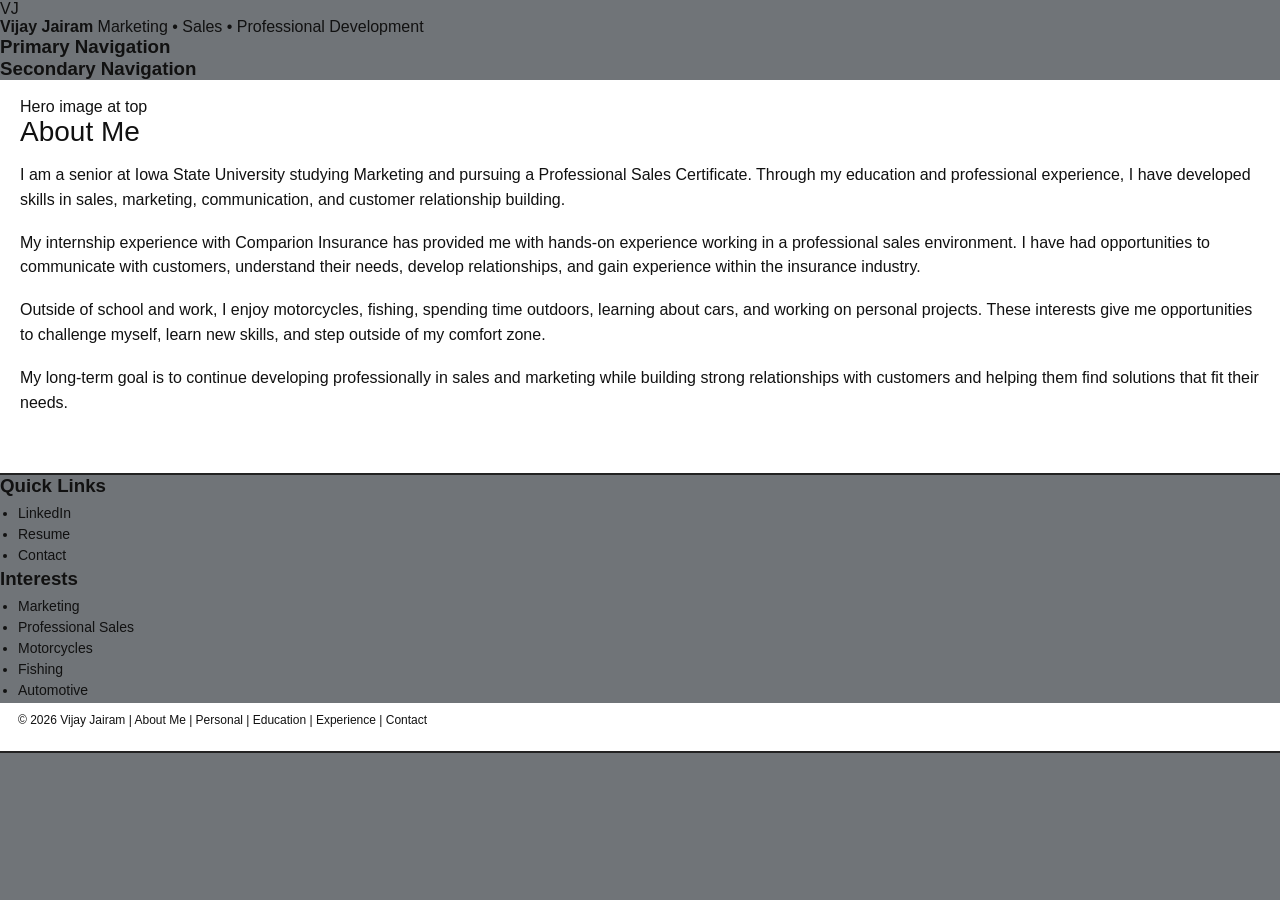
==== commit b89404b6: "Update index.html" ====
--- a/index.html
+++ b/index.html
@@ -3,115 +3,82 @@
 
 <head>
     <meta charset="UTF-8">
-
-    <meta name="viewport"
-          content="width=device-width, initial-scale=1.0">
+    <meta name="viewport" content="width=device-width, initial-scale=1.0">
 
     <title>Vijay Jairam | About Me</title>
 
     <link rel="stylesheet" href="style.css">
-
     <script src="navigation.js" defer></script>
 </head>
 
 <body>
 
-<div class="website">
-
+<div class="site">
 
     <!-- =========================
-         HEADER
+         TOP HEADER
     ========================== -->
 
-    <header class="header-grid">
+    <header class="header">
 
-
-        <!-- LOGO -->
-
-        <div class="logo-box">
+        <div class="logo">
             VJ
         </div>
 
-
-        <!-- INFORMATION AREA -->
-
-        <div class="header-info">
-
+        <div class="header-description">
             <strong>Vijay Jairam</strong>
-
             <span>
                 Marketing • Sales • Professional Development
             </span>
-
         </div>
 
+        <!-- PRIMARY NAV BAR -->
+        <div id="primary-navigation"></div>
 
-        <!-- PRIMARY NAVIGATION BAR -->
-
-        <div id="primary-nav"></div>
-
-
-        <!-- SECONDARY NAVIGATION BAR -->
-
-        <div id="secondary-nav"></div>
-
+        <!-- SECONDARY NAV BAR -->
+        <div id="secondary-navigation"></div>
 
     </header>
 
 
-
     <!-- =========================
-         BODY
+         MAIN BODY
     ========================== -->
 
-    <div class="body-grid">
-
+    <div class="page-body">
 
         <!-- LEFT NAVIGATION -->
+        <aside class="left-nav-area">
 
-        <aside class="left-column">
+            <h3>Primary Navigation</h3>
 
-            <div class="left-nav-title">
-                Primary Navigation
-            </div>
+            <div id="left-primary-navigation"></div>
 
-            <div id="left-primary-nav"></div>
+            <h3 class="secondary-label">
+                Secondary Navigation
+            </h3>
 
-
-            <div class="left-nav-title secondary-title">
-                Secondary Navigation
-            </div>
-
-            <div id="left-secondary-nav"></div>
+            <div id="left-secondary-navigation"></div>
 
         </aside>
 
 
-
         <!-- MAIN CONTENT -->
-
         <main class="main-content">
 
-
-            <!-- HERO -->
-
-            <div class="hero-image">
-
+            <div class="hero">
                 Hero image at top
-
             </div>
 
-
-            <h1>Main content area</h1>
-
+            <h1>About Me</h1>
 
             <p>
-                I am a senior at Iowa State University studying Marketing and
-                pursuing a Professional Sales Certificate. Through my education
-                and professional experience, I have developed skills in sales,
-                marketing, communication, and customer relationship building.
+                I am a senior at Iowa State University studying Marketing
+                and pursuing a Professional Sales Certificate. Through my
+                education and professional experience, I have developed skills
+                in sales, marketing, communication, and customer relationship
+                building.
             </p>
-
 
             <p>
                 My internship experience with Comparion Insurance has provided
@@ -121,15 +88,13 @@
                 gain experience within the insurance industry.
             </p>
 
-
             <p>
                 Outside of school and work, I enjoy motorcycles, fishing,
                 spending time outdoors, learning about cars, and working on
-                personal projects. These interests allow me to continue
-                learning while also giving me opportunities to challenge
-                myself and try new things.
+                personal projects. These interests give me opportunities to
+                challenge myself, learn new skills, and step outside of my
+                comfort zone.
             </p>
-
 
             <p>
                 My long-term goal is to continue developing professionally in
@@ -137,53 +102,51 @@
                 customers and helping them find solutions that fit their needs.
             </p>
 
-
         </main>
 
 
-
         <!-- RIGHT COLUMN -->
-
-        <aside class="right-column">
+        <aside class="right-sidebar">
 
             <div class="sticky-content">
 
-                <strong>Sticky content such as</strong>
+                <h3>Quick Links</h3>
 
                 <ul>
                     <li>LinkedIn</li>
                     <li>Resume</li>
                     <li>Contact</li>
+                </ul>
+
+                <h3>Interests</h3>
+
+                <ul>
                     <li>Marketing</li>
                     <li>Professional Sales</li>
                     <li>Motorcycles</li>
                     <li>Fishing</li>
+                    <li>Automotive</li>
                 </ul>
 
             </div>
 
         </aside>
 
-
     </div>
-
 
 
     <!-- =========================
          FOOTER
     ========================== -->
 
-    <footer>
-
+    <footer class="footer">
         © 2026 Vijay Jairam |
         About Me |
         Personal |
         Education |
         Experience |
         Contact
-
     </footer>
-
 
 </div>
 
--- a/style.css
+++ b/style.css
@@ -1,6 +1,6 @@
-/* ==========================================
+/* =========================================
    RESET
-========================================== */
+========================================= */
 
 * {
     margin: 0;
@@ -9,132 +9,100 @@
 }
 
 
-html {
-    min-height: 100%;
-}
-
-
 body {
 
-    min-height: 100vh;
-
     font-family: Arial, Helvetica, sans-serif;
 
-    /*
-       NARDO GREY BACKGROUND
-    */
-
-    background-color: #707477;
-
-    color: #111111;
-}
-
-
-
-/* ==========================================
-   MAIN 80% WEBSITE
-
-   10% grey left
-   80% website
-   10% grey right
-========================================== */
-
-.site-container {
+    background-color: #707478;
+
+    color: #111;
+
+}
+
+
+/* =========================================
+   WEBSITE
+
+   10% Nardo grey on each side
+========================================= */
+
+.website {
 
     width: 80vw;
 
     margin: 0 auto;
 
-    background-color: #f7f7f7;
-
-    border-left: 2px solid #222222;
-
-    border-right: 2px solid #222222;
-}
-
-
-
-/* ==========================================
-   TOP LAYOUT
-
-   This matches the reference:
-
-   | LOGO | INFORMATION |
-   | LOGO | PRIMARY NAV |
-   | LOGO | SECOND NAV  |
-========================================== */
-
-.top-layout {
+    background-color: white;
+
+    border-left: 2px solid #222;
+    border-right: 2px solid #222;
+
+}
+
+
+/* =========================================
+   HEADER
+
+   23% logo
+   77% right area
+========================================= */
+
+.header-grid {
 
     display: grid;
 
-    grid-template-columns: 20% 80%;
+    grid-template-columns: 23% 77%;
 
     grid-template-rows:
-        84px
-        26px
-        26px;
+        70px
+        30px
+        30px;
 
     grid-template-areas:
 
-        "logo information"
-
+        "logo info"
         "logo primary"
-
         "logo secondary";
 
 }
 
 
-
-/* ==========================================
+/* =========================================
    LOGO
-========================================== */
+========================================= */
 
 .logo-box {
 
     grid-area: logo;
 
-    background-color: #f7f7f7;
-
-    border-top: 2px solid #222222;
-
-    border-bottom: 2px solid #222222;
-
-    border-right: 2px solid #222222;
-
+    border-top: 2px solid #222;
+    border-right: 2px solid #222;
+    border-bottom: 2px solid #222;
 
     display: flex;
 
     justify-content: center;
-
     align-items: center;
 
-
     font-size: 38px;
 
-    font-weight: 500;
-}
-
-
-
-/* ==========================================
-   TOP INFORMATION
-========================================== */
-
-.header-information {
-
-    grid-area: information;
-
-    background-color: #f7f7f7;
-
-    border-top: 2px solid #222222;
-
-    border-bottom: 2px solid #222222;
-
-
-    padding: 13px 22px;
-
+    background-color: white;
+
+}
+
+
+/* =========================================
+   HEADER INFORMATION
+========================================= */
+
+.header-info {
+
+    grid-area: info;
+
+    border-top: 2px solid #222;
+    border-bottom: 2px solid #222;
+
+    padding: 10px 18px;
 
     display: flex;
 
@@ -142,436 +110,414 @@
 
     justify-content: center;
 
+}
+
+
+.header-info strong {
+
+    font-size: 17px;
+
+}
+
+
+.header-info span {
+
+    margin-top: 4px;
+
+    font-size: 13px;
+
+}
+
+
+/* =========================================
+   TOP PRIMARY NAVIGATION
+========================================= */
+
+#primary-nav {
+
+    grid-area: primary;
+
+    width: 100%;
+
+    height: 30px;
+
+    border-bottom: 1px solid #222;
+
+    background-color: white;
+
+}
+
+
+.top-primary-nav {
+
+    height: 100%;
+
+    display: flex;
+
+    align-items: center;
+
+    justify-content: center;
+
+}
+
+
+.top-primary-nav a {
+
+    height: 100%;
+
+    padding: 0 18px;
+
+    display: flex;
+
+    align-items: center;
+
+    justify-content: center;
+
+    color: #111;
+
+    font-size: 13px;
+
+    text-decoration: none;
+
+    border-left: 1px solid transparent;
+
+    border-right: 1px solid transparent;
+
+}
+
+
+.top-primary-nav a:hover {
+
+    background-color: #d9d9d9;
+
+    border-left-color: #777;
+    border-right-color: #777;
+
+}
+
+
+.top-primary-nav a.active {
+
+    background-color: #707478;
+
+    color: white;
+
+}
+
+
+/* =========================================
+   TOP SECONDARY NAVIGATION
+========================================= */
+
+#secondary-nav {
+
+    grid-area: secondary;
+
+    width: 100%;
+
+    height: 30px;
+
+    border-bottom: 2px solid #222;
+
+    background-color: white;
+
+}
+
+
+.top-secondary-nav {
+
+    height: 100%;
+
+    display: flex;
+
+    align-items: center;
+
+    justify-content: center;
+
+}
+
+
+.top-secondary-nav a {
+
+    height: 100%;
+
+    padding: 0 20px;
+
+    display: flex;
+
+    justify-content: center;
+
+    align-items: center;
+
+    color: #111;
+
+    font-size: 12px;
+
+    text-decoration: none;
+
+}
+
+
+.top-secondary-nav a:hover {
+
+    background-color: #dedede;
+
+}
+
+
+.top-secondary-nav a.active {
+
+    background-color: #707478;
+
+    color: white;
+
+}
+
+
+/* =========================================
+   MAIN PAGE
+
+   Approximately matches reference:
+   23% / 54% / 23%
+========================================= */
+
+.body-grid {
+
+    display: grid;
+
+    grid-template-columns:
+        23% 54% 23%;
+
+    min-height: 620px;
+
+}
+
+
+/* =========================================
+   LEFT NAVIGATION
+========================================= */
+
+.left-column {
+
+    border-right: 2px solid #222;
+    border-bottom: 2px solid #222;
+
+    background-color: white;
+
+    padding: 35px 20px;
+
+}
+
+
+.left-nav-title {
 
     font-size: 15px;
-}
-
-
-.header-information strong {
-
-    font-size: 18px;
+
+    margin-bottom: 8px;
+
+}
+
+
+.secondary-title {
+
+    margin-top: 30px;
+
+}
+
+
+/* =========================================
+   LEFT NAV LINKS
+========================================= */
+
+.left-nav {
+
+    display: flex;
+
+    flex-direction: column;
+
+}
+
+
+.left-nav a {
+
+    color: #111;
+
+    text-decoration: none;
+
+    font-size: 14px;
+
+    padding: 6px 8px;
+
+}
+
+
+.left-nav a:hover {
+
+    background-color: #ddd;
+
+}
+
+
+.left-nav a.active {
+
+    font-weight: bold;
+
+    background-color: #707478;
+
+    color: white;
+
+}
+
+
+/* =========================================
+   MAIN CONTENT
+========================================= */
+
+.main-content {
+
+    background-color: white;
+
+    border-bottom: 2px solid #222;
+
+    padding: 18px 20px 40px 20px;
+
+}
+
+
+.main-content h1 {
+
+    font-size: 28px;
+
+    font-weight: normal;
+
+    margin-bottom: 15px;
+
+}
+
+
+.main-content p {
+
+    font-size: 16px;
+
+    line-height: 1.55;
+
+    margin-bottom: 18px;
+
+}
+
+
+/* =========================================
+   HERO
+========================================= */
+
+.hero-image {
+
+    width: 88%;
+
+    height: 160px;
+
+    border: 2px solid #222;
+
+    margin-bottom: 25px;
+
+    display: flex;
+
+    align-items: flex-start;
+
+    padding: 8px;
+
+    background-color: white;
+
+    font-size: 20px;
+
+}
+
+
+/* =========================================
+   RIGHT SIDEBAR
+========================================= */
+
+.right-column {
+
+    border-left: 2px solid #222;
+    border-bottom: 2px solid #222;
+
+    background-color: white;
+
+    padding: 35px 20px;
+
+}
+
+
+.sticky-content {
+
+    position: sticky;
+
+    top: 15px;
+
+}
+
+
+.sticky-content strong {
+
+    font-size: 14px;
+
+    font-weight: normal;
+
+}
+
+
+.sticky-content ul {
+
+    margin-top: 8px;
+
+    padding-left: 18px;
+
+}
+
+
+.sticky-content li {
+
+    font-size: 14px;
 
     margin-bottom: 5px;
-}
-
-
-.header-information span {
-
-    font-size: 14px;
-}
-
-
-
-/* ==========================================
-   PRIMARY NAVIGATION ROW
-========================================== */
-
-#primary-navigation {
-
-    grid-area: primary;
-
-    height: 26px;
-
-    background-color: #f7f7f7;
-
-    border-bottom: 1px solid #222222;
-}
-
-
-.primary-navigation {
-
-    width: 100%;
-
-    height: 100%;
-
-
-    display: flex;
-
-    justify-content: center;
-
-    align-items: center;
-}
-
-
-.primary-navigation a {
-
-    color: #111111;
-
-    text-decoration: none;
-
-    font-size: 13px;
-
-    padding: 4px 18px;
-}
-
-
-.primary-navigation a:hover {
-
-    background-color: #707477;
-
-    color: white;
-}
-
-
-.primary-navigation a.active {
-
-    font-weight: bold;
-
-    text-decoration: underline;
-}
-
-
-
-/* ==========================================
-   SECONDARY NAVIGATION ROW
-========================================== */
-
-#secondary-navigation {
-
-    grid-area: secondary;
-
-    height: 26px;
-
-    background-color: #f7f7f7;
-
-    border-bottom: 2px solid #222222;
-}
-
-
-.secondary-navigation {
-
-    width: 100%;
-
-    height: 100%;
-
-
-    display: flex;
-
-    justify-content: center;
-
-    align-items: center;
-}
-
-
-.secondary-navigation a {
-
-    color: #222222;
-
-    text-decoration: none;
+
+}
+
+
+/* =========================================
+   FOOTER
+========================================= */
+
+footer {
+
+    border-bottom: 2px solid #222;
+
+    background-color: white;
+
+    min-height: 50px;
+
+    padding: 10px 18px;
 
     font-size: 12px;
 
-    padding: 4px 18px;
-}
-
-
-.secondary-navigation a:hover {
-
-    text-decoration: underline;
-}
-
-
-
-/* ==========================================
-   MAIN BODY GRID
-
-   Reference layout:
-
-   20% LEFT NAV
-   60% MAIN
-   20% RIGHT
-========================================== */
-
-.content-layout {
-
-    display: grid;
-
-    grid-template-columns:
-        20% 60% 20%;
-
-    align-items: stretch;
-
-    min-height: 640px;
-}
-
-
-
-/* ==========================================
-   LEFT NAVIGATION
-========================================== */
-
-.left-navigation {
-
-    background-color: #f3f3f3;
-
-    border-right: 2px solid #222222;
-
-    border-bottom: 2px solid #222222;
-
-
-    padding:
-
-        34px
-        18px;
-}
-
-
-.left-navigation h3 {
-
-    font-size: 15px;
-
-    font-weight: normal;
-
-    margin-bottom: 10px;
-}
-
-
-.secondary-heading {
-
-    margin-top: 30px;
-}
-
-
-
-/* ==========================================
-   SIDE NAV
-========================================== */
-
-.side-navigation {
-
-    display: flex;
-
-    flex-direction: column;
-}
-
-
-.side-navigation a {
-
-    color: #111111;
-
-    text-decoration: none;
-
-    font-size: 14px;
-
-    padding: 7px 5px;
-}
-
-
-.side-navigation a:hover {
-
-    background-color: #dedede;
-}
-
-
-.side-navigation a.active {
-
-    font-weight: bold;
-
-    text-decoration: underline;
-}
-
-
-
-/* ==========================================
-   MAIN CONTENT AREA
-========================================== */
-
-.main-content {
-
-    background-color: #ffffff;
-
-    padding:
-
-        20px
-        24px
-        40px;
-
-    border-bottom: 2px solid #222222;
-}
-
-
-
-/* ==========================================
-   HERO
-
-   Positioned like the reference:
-   upper-left of main content
-========================================== */
-
-.hero-area {
-
-    width: 72%;
-
-    height: 170px;
-
-
-    margin:
-
-        0
-        0
-        25px
-        0;
-
-
-    border: 2px solid #222222;
-
-    background-color: #e2e2e2;
-
-
-    display: flex;
-
-    align-items: center;
-
-    justify-content: center;
-
-
-    font-size: 24px;
-
-    color: #444444;
-}
-
-
-
-/* ==========================================
-   MAIN TEXT
-========================================== */
-
-.main-content h1 {
-
-    font-size: 28px;
-
-    font-weight: normal;
-
-    margin-bottom: 14px;
-}
-
-
-.main-content p {
-
-    font-size: 16px;
-
-    line-height: 1.55;
-
-    margin-bottom: 18px;
-}
-
-
-
-/* ==========================================
-   RIGHT COLUMN
-========================================== */
-
-.right-content {
-
-    background-color: #f3f3f3;
-
-    border-left: 2px solid #222222;
-
-    border-bottom: 2px solid #222222;
-
-
-    padding:
-
-        35px
-        20px;
-}
-
-
-
-/* ==========================================
-   STICKY CONTENT
-========================================== */
-
-.sticky-box {
-
-    position: sticky;
-
-    top: 15px;
-}
-
-
-.sticky-box h3 {
-
-    font-size: 16px;
-
-    font-weight: normal;
-
-    margin-bottom: 10px;
-}
-
-
-.sticky-box h3:not(:first-child) {
-
-    margin-top: 30px;
-}
-
-
-.sticky-box ul {
-
-    margin-left: 18px;
-}
-
-
-.sticky-box li {
-
-    font-size: 14px;
-
-    margin-bottom: 8px;
-}
-
-
-
-/* ==========================================
-   FOOTER
-
-   Full width exactly like reference
-========================================== */
-
-.footer {
-
-    min-height: 52px;
-
-
-    background-color: #f7f7f7;
-
-
-    border-bottom: 2px solid #222222;
-
-
-    padding:
-
-        10px
-        18px;
-
-
-    display: flex;
-
-    flex-direction: column;
-
-    justify-content: center;
-
-
-    font-size: 12px;
-
-    line-height: 1.5;
-}
-
-
-
-/* ==========================================
+}
+
+
+/* =========================================
    MOBILE
-========================================== */
+========================================= */
 
 @media screen and (max-width: 800px) {
 
-
-    .site-container {
+    .website {
 
         width: 94vw;
-    }
-
-
-    .top-layout {
+
+    }
+
+
+    .header-grid {
 
         grid-template-columns: 1fr;
 
@@ -580,63 +526,73 @@
         grid-template-areas:
 
             "logo"
-            "information"
+            "info"
             "primary"
             "secondary";
+
     }
 
 
     .logo-box {
 
-        min-height: 90px;
+        min-height: 80px;
 
         border-right: none;
-    }
-
-
-    .header-information {
-
-        min-height: 70px;
-    }
-
-
-    #primary-navigation,
-    #secondary-navigation {
+
+    }
+
+
+    #primary-nav,
+    #secondary-nav {
 
         height: auto;
-    }
-
-
-    .primary-navigation,
-    .secondary-navigation {
+
+    }
+
+
+    .top-primary-nav,
+    .top-secondary-nav {
 
         flex-wrap: wrap;
 
         min-height: 40px;
-    }
-
-
-    .content-layout {
+
+    }
+
+
+    .top-primary-nav a,
+    .top-secondary-nav a {
+
+        min-height: 40px;
+
+    }
+
+
+    .body-grid {
 
         grid-template-columns: 1fr;
-    }
-
-
-    .left-navigation {
+
+    }
+
+
+    .left-column {
 
         border-right: none;
-    }
-
-
-    .right-content {
+
+    }
+
+
+    .right-column {
 
         border-left: none;
-    }
-
-
-    .hero-area {
+
+    }
+
+
+    .hero-image {
 
         width: 100%;
-    }
-
-}
+
+    }
+
+}
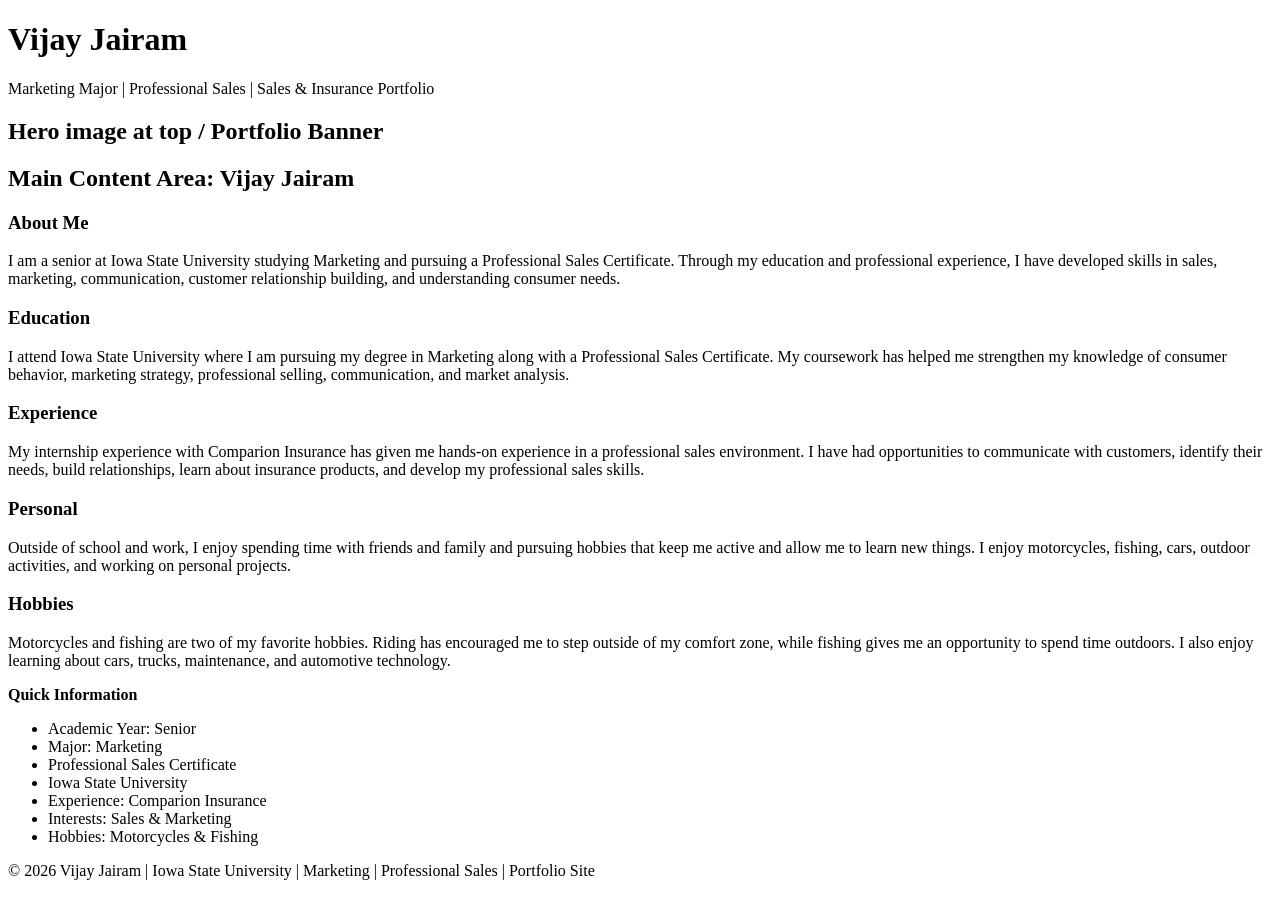
==== commit 2095c9f1: "Update index.html" ====
--- a/index.html
+++ b/index.html
@@ -3,131 +3,244 @@
 
 <head>
     <meta charset="UTF-8">
-    <meta name="viewport" content="width=device-width, initial-scale=1.0">
-
-    <title>Vijay Jairam | About Me</title>
+
+    <meta name="viewport"
+          content="width=device-width, initial-scale=1.0">
+
+    <title>Vijay Jairam - Professional Portfolio</title>
 
     <link rel="stylesheet" href="style.css">
-    <script src="navigation.js" defer></script>
 </head>
 
 <body>
 
-<div class="site">
-
-    <!-- =========================
-         TOP HEADER
-    ========================== -->
+<div class="site-container">
+
+    <!-- =====================================
+         HEADER
+    ====================================== -->
 
     <header class="header">
 
-        <div class="logo">
-            VJ
+        <!-- LEFT: LOGO / NAME -->
+
+        <div class="logo-area">
+
+            <h1>Vijay Jairam</h1>
+
         </div>
 
-        <div class="header-description">
-            <strong>Vijay Jairam</strong>
-            <span>
-                Marketing • Sales • Professional Development
-            </span>
+
+        <!-- RIGHT: DESCRIPTION + 2 NAV BARS -->
+
+        <div class="header-right">
+
+            <div class="info-graphics">
+
+                Marketing Major | Professional Sales |
+                Sales & Insurance Portfolio
+
+            </div>
+
+
+            <!-- CLICKABLE PRIMARY NAVIGATION -->
+
+            <nav class="primary-nav-bar"
+                 id="primary-nav-top">
+            </nav>
+
+
+            <!-- CLICKABLE SECONDARY NAVIGATION -->
+
+            <nav class="secondary-nav-bar"
+                 id="secondary-nav-top">
+            </nav>
+
         </div>
 
-        <!-- PRIMARY NAV BAR -->
-        <div id="primary-navigation"></div>
-
-        <!-- SECONDARY NAV BAR -->
-        <div id="secondary-navigation"></div>
-
     </header>
 
 
-    <!-- =========================
-         MAIN BODY
-    ========================== -->
-
-    <div class="page-body">
+    <!-- =====================================
+         THREE COLUMN MAIN BODY
+    ====================================== -->
+
+    <div class="main-body">
+
 
         <!-- LEFT NAVIGATION -->
-        <aside class="left-nav-area">
-
-            <h3>Primary Navigation</h3>
-
-            <div id="left-primary-navigation"></div>
-
-            <h3 class="secondary-label">
-                Secondary Navigation
-            </h3>
-
-            <div id="left-secondary-navigation"></div>
-
+
+        <aside class="sidebar-left"
+               id="side-nav-container">
         </aside>
 
 
-        <!-- MAIN CONTENT -->
-        <main class="main-content">
-
-            <div class="hero">
-                Hero image at top
+        <!-- CENTER -->
+
+        <main class="content-center">
+
+
+            <!-- HERO -->
+
+            <div class="hero-image">
+
+                <h2>
+                    Hero image at top / Portfolio Banner
+                </h2>
+
             </div>
 
-            <h1>About Me</h1>
-
-            <p>
-                I am a senior at Iowa State University studying Marketing
-                and pursuing a Professional Sales Certificate. Through my
-                education and professional experience, I have developed skills
-                in sales, marketing, communication, and customer relationship
-                building.
-            </p>
-
-            <p>
-                My internship experience with Comparion Insurance has provided
-                me with hands-on experience working in a professional sales
-                environment. I have had opportunities to communicate with
-                customers, understand their needs, develop relationships, and
-                gain experience within the insurance industry.
-            </p>
-
-            <p>
-                Outside of school and work, I enjoy motorcycles, fishing,
-                spending time outdoors, learning about cars, and working on
-                personal projects. These interests give me opportunities to
-                challenge myself, learn new skills, and step outside of my
-                comfort zone.
-            </p>
-
-            <p>
-                My long-term goal is to continue developing professionally in
-                sales and marketing while building strong relationships with
-                customers and helping them find solutions that fit their needs.
-            </p>
+
+            <!-- MAIN TEXT -->
+
+            <section class="main-text">
+
+                <h2>
+                    Main Content Area: Vijay Jairam
+                </h2>
+
+
+                <!-- ABOUT -->
+
+                <div class="bio-section"
+                     id="about">
+
+                    <h3>About Me</h3>
+
+                    <p>
+                        I am a senior at Iowa State University studying
+                        Marketing and pursuing a Professional Sales
+                        Certificate. Through my education and professional
+                        experience, I have developed skills in sales,
+                        marketing, communication, customer relationship
+                        building, and understanding consumer needs.
+                    </p>
+
+                </div>
+
+
+                <!-- EDUCATION -->
+
+                <div class="bio-section"
+                     id="education">
+
+                    <h3>Education</h3>
+
+                    <p>
+                        I attend Iowa State University where I am pursuing
+                        my degree in Marketing along with a Professional
+                        Sales Certificate. My coursework has helped me
+                        strengthen my knowledge of consumer behavior,
+                        marketing strategy, professional selling,
+                        communication, and market analysis.
+                    </p>
+
+                </div>
+
+
+                <!-- EXPERIENCE -->
+
+                <div class="bio-section"
+                     id="experience">
+
+                    <h3>Experience</h3>
+
+                    <p>
+                        My internship experience with Comparion Insurance
+                        has given me hands-on experience in a professional
+                        sales environment. I have had opportunities to
+                        communicate with customers, identify their needs,
+                        build relationships, learn about insurance
+                        products, and develop my professional sales skills.
+                    </p>
+
+                </div>
+
+
+                <!-- PERSONAL -->
+
+                <div class="bio-section"
+                     id="personal">
+
+                    <h3>Personal</h3>
+
+                    <p>
+                        Outside of school and work, I enjoy spending time
+                        with friends and family and pursuing hobbies that
+                        keep me active and allow me to learn new things.
+                        I enjoy motorcycles, fishing, cars, outdoor
+                        activities, and working on personal projects.
+                    </p>
+
+                </div>
+
+
+                <!-- HOBBIES -->
+
+                <div class="bio-section"
+                     id="hobbies">
+
+                    <h3>Hobbies</h3>
+
+                    <p>
+                        Motorcycles and fishing are two of my favorite
+                        hobbies. Riding has encouraged me to step outside
+                        of my comfort zone, while fishing gives me an
+                        opportunity to spend time outdoors. I also enjoy
+                        learning about cars, trucks, maintenance, and
+                        automotive technology.
+                    </p>
+
+                </div>
+
+
+            </section>
 
         </main>
 
 
-        <!-- RIGHT COLUMN -->
-        <aside class="right-sidebar">
-
-            <div class="sticky-content">
-
-                <h3>Quick Links</h3>
+        <!-- RIGHT STICKY COLUMN -->
+
+        <aside class="sidebar-right">
+
+            <div class="sticky-box">
+
+                <p>
+                    <strong>Quick Information</strong>
+                </p>
 
                 <ul>
-                    <li>LinkedIn</li>
-                    <li>Resume</li>
-                    <li>Contact</li>
+
+                    <li>
+                        Academic Year: Senior
+                    </li>
+
+                    <li>
+                        Major: Marketing
+                    </li>
+
+                    <li>
+                        Professional Sales Certificate
+                    </li>
+
+                    <li>
+                        Iowa State University
+                    </li>
+
+                    <li>
+                        Experience: Comparion Insurance
+                    </li>
+
+                    <li>
+                        Interests: Sales & Marketing
+                    </li>
+
+                    <li>
+                        Hobbies: Motorcycles & Fishing
+                    </li>
+
                 </ul>
 
-                <h3>Interests</h3>
-
-                <ul>
-                    <li>Marketing</li>
-                    <li>Professional Sales</li>
-                    <li>Motorcycles</li>
-                    <li>Fishing</li>
-                    <li>Automotive</li>
-                </ul>
-
             </div>
 
         </aside>
@@ -135,21 +248,30 @@
     </div>
 
 
-    <!-- =========================
+    <!-- =====================================
          FOOTER
-    ========================== -->
+    ====================================== -->
 
     <footer class="footer">
+
         © 2026 Vijay Jairam |
-        About Me |
-        Personal |
-        Education |
-        Experience |
-        Contact
+        Iowa State University |
+        Marketing |
+        Professional Sales |
+        Portfolio Site
+
     </footer>
 
 </div>
 
+
+<!-- IMPORTANT:
+     Jake's site loads the navigation JS
+     at the bottom exactly like this.
+-->
+
+<script src="nav.js"></script>
+
 </body>
 
 </html>
--- a/style.css
+++ b/style.css
@@ -1,598 +1,119 @@
-/* =========================================
-   RESET
-========================================= */
+/* ======================================
+   PRIMARY NAVIGATION BAR
+====================================== */
 
-* {
-    margin: 0;
-    padding: 0;
-    box-sizing: border-box;
+#primary-navigation {
+    grid-area: primary;
+
+    width: 100%;
+    height: 30px;
+
+    border-bottom: 1px solid #222;
+
+    background-color: white;
 }
 
 
-body {
-
-    font-family: Arial, Helvetica, sans-serif;
-
-    background-color: #707478;
-
-    color: #111;
-
-}
-
-
-/* =========================================
-   WEBSITE
-
-   10% Nardo grey on each side
-========================================= */
-
-.website {
-
-    width: 80vw;
-
-    margin: 0 auto;
-
-    background-color: white;
-
-    border-left: 2px solid #222;
-    border-right: 2px solid #222;
-
-}
-
-
-/* =========================================
-   HEADER
-
-   23% logo
-   77% right area
-========================================= */
-
-.header-grid {
-
-    display: grid;
-
-    grid-template-columns: 23% 77%;
-
-    grid-template-rows:
-        70px
-        30px
-        30px;
-
-    grid-template-areas:
-
-        "logo info"
-        "logo primary"
-        "logo secondary";
-
-}
-
-
-/* =========================================
-   LOGO
-========================================= */
-
-.logo-box {
-
-    grid-area: logo;
-
-    border-top: 2px solid #222;
-    border-right: 2px solid #222;
-    border-bottom: 2px solid #222;
+.primary-nav {
+    width: 100%;
+    height: 100%;
 
     display: flex;
 
     justify-content: center;
     align-items: center;
-
-    font-size: 38px;
-
-    background-color: white;
-
 }
 
 
-/* =========================================
-   HEADER INFORMATION
-========================================= */
-
-.header-info {
-
-    grid-area: info;
-
-    border-top: 2px solid #222;
-    border-bottom: 2px solid #222;
-
-    padding: 10px 18px;
-
-    display: flex;
-
-    flex-direction: column;
-
-    justify-content: center;
-
-}
-
-
-.header-info strong {
-
-    font-size: 17px;
-
-}
-
-
-.header-info span {
-
-    margin-top: 4px;
-
-    font-size: 13px;
-
-}
-
-
-/* =========================================
-   TOP PRIMARY NAVIGATION
-========================================= */
-
-#primary-nav {
-
-    grid-area: primary;
-
-    width: 100%;
-
-    height: 30px;
-
-    border-bottom: 1px solid #222;
-
-    background-color: white;
-
-}
-
-
-.top-primary-nav {
-
+.primary-nav a {
     height: 100%;
 
     display: flex;
 
     align-items: center;
-
     justify-content: center;
 
+    padding: 0 25px;
+
+    color: black;
+
+    text-decoration: none;
+
+    font-size: 13px;
+
+    border-left: 1px solid #ccc;
 }
 
 
-.top-primary-nav a {
-
-    height: 100%;
-
-    padding: 0 18px;
-
-    display: flex;
-
-    align-items: center;
-
-    justify-content: center;
-
-    color: #111;
-
-    font-size: 13px;
-
-    text-decoration: none;
-
-    border-left: 1px solid transparent;
-
-    border-right: 1px solid transparent;
-
+.primary-nav a:last-child {
+    border-right: 1px solid #ccc;
 }
 
 
-.top-primary-nav a:hover {
-
-    background-color: #d9d9d9;
-
-    border-left-color: #777;
-    border-right-color: #777;
-
+.primary-nav a:hover {
+    background-color: #707477;
+    color: white;
 }
 
 
-.top-primary-nav a.active {
-
-    background-color: #707478;
-
+.primary-nav a.active {
+    background-color: #707477;
     color: white;
-
 }
 
 
-/* =========================================
-   TOP SECONDARY NAVIGATION
-========================================= */
+/* ======================================
+   SECONDARY NAVIGATION BAR
+====================================== */
 
-#secondary-nav {
-
+#secondary-navigation {
     grid-area: secondary;
 
     width: 100%;
-
     height: 30px;
 
     border-bottom: 2px solid #222;
 
     background-color: white;
-
 }
 
 
-.top-secondary-nav {
+.secondary-nav {
+    width: 100%;
+    height: 100%;
 
+    display: flex;
+
+    justify-content: center;
+    align-items: center;
+}
+
+
+.secondary-nav a {
     height: 100%;
 
     display: flex;
 
     align-items: center;
-
     justify-content: center;
 
+    padding: 0 25px;
+
+    color: black;
+
+    text-decoration: none;
+
+    font-size: 12px;
 }
 
 
-.top-secondary-nav a {
-
-    height: 100%;
-
-    padding: 0 20px;
-
-    display: flex;
-
-    justify-content: center;
-
-    align-items: center;
-
-    color: #111;
-
-    font-size: 12px;
-
-    text-decoration: none;
-
+.secondary-nav a:hover {
+    background-color: #707477;
+    color: white;
 }
 
 
-.top-secondary-nav a:hover {
-
-    background-color: #dedede;
-
+.secondary-nav a.active {
+    background-color: #707477;
+    color: white;
 }
-
-
-.top-secondary-nav a.active {
-
-    background-color: #707478;
-
-    color: white;
-
-}
-
-
-/* =========================================
-   MAIN PAGE
-
-   Approximately matches reference:
-   23% / 54% / 23%
-========================================= */
-
-.body-grid {
-
-    display: grid;
-
-    grid-template-columns:
-        23% 54% 23%;
-
-    min-height: 620px;
-
-}
-
-
-/* =========================================
-   LEFT NAVIGATION
-========================================= */
-
-.left-column {
-
-    border-right: 2px solid #222;
-    border-bottom: 2px solid #222;
-
-    background-color: white;
-
-    padding: 35px 20px;
-
-}
-
-
-.left-nav-title {
-
-    font-size: 15px;
-
-    margin-bottom: 8px;
-
-}
-
-
-.secondary-title {
-
-    margin-top: 30px;
-
-}
-
-
-/* =========================================
-   LEFT NAV LINKS
-========================================= */
-
-.left-nav {
-
-    display: flex;
-
-    flex-direction: column;
-
-}
-
-
-.left-nav a {
-
-    color: #111;
-
-    text-decoration: none;
-
-    font-size: 14px;
-
-    padding: 6px 8px;
-
-}
-
-
-.left-nav a:hover {
-
-    background-color: #ddd;
-
-}
-
-
-.left-nav a.active {
-
-    font-weight: bold;
-
-    background-color: #707478;
-
-    color: white;
-
-}
-
-
-/* =========================================
-   MAIN CONTENT
-========================================= */
-
-.main-content {
-
-    background-color: white;
-
-    border-bottom: 2px solid #222;
-
-    padding: 18px 20px 40px 20px;
-
-}
-
-
-.main-content h1 {
-
-    font-size: 28px;
-
-    font-weight: normal;
-
-    margin-bottom: 15px;
-
-}
-
-
-.main-content p {
-
-    font-size: 16px;
-
-    line-height: 1.55;
-
-    margin-bottom: 18px;
-
-}
-
-
-/* =========================================
-   HERO
-========================================= */
-
-.hero-image {
-
-    width: 88%;
-
-    height: 160px;
-
-    border: 2px solid #222;
-
-    margin-bottom: 25px;
-
-    display: flex;
-
-    align-items: flex-start;
-
-    padding: 8px;
-
-    background-color: white;
-
-    font-size: 20px;
-
-}
-
-
-/* =========================================
-   RIGHT SIDEBAR
-========================================= */
-
-.right-column {
-
-    border-left: 2px solid #222;
-    border-bottom: 2px solid #222;
-
-    background-color: white;
-
-    padding: 35px 20px;
-
-}
-
-
-.sticky-content {
-
-    position: sticky;
-
-    top: 15px;
-
-}
-
-
-.sticky-content strong {
-
-    font-size: 14px;
-
-    font-weight: normal;
-
-}
-
-
-.sticky-content ul {
-
-    margin-top: 8px;
-
-    padding-left: 18px;
-
-}
-
-
-.sticky-content li {
-
-    font-size: 14px;
-
-    margin-bottom: 5px;
-
-}
-
-
-/* =========================================
-   FOOTER
-========================================= */
-
-footer {
-
-    border-bottom: 2px solid #222;
-
-    background-color: white;
-
-    min-height: 50px;
-
-    padding: 10px 18px;
-
-    font-size: 12px;
-
-}
-
-
-/* =========================================
-   MOBILE
-========================================= */
-
-@media screen and (max-width: 800px) {
-
-    .website {
-
-        width: 94vw;
-
-    }
-
-
-    .header-grid {
-
-        grid-template-columns: 1fr;
-
-        grid-template-rows: auto;
-
-        grid-template-areas:
-
-            "logo"
-            "info"
-            "primary"
-            "secondary";
-
-    }
-
-
-    .logo-box {
-
-        min-height: 80px;
-
-        border-right: none;
-
-    }
-
-
-    #primary-nav,
-    #secondary-nav {
-
-        height: auto;
-
-    }
-
-
-    .top-primary-nav,
-    .top-secondary-nav {
-
-        flex-wrap: wrap;
-
-        min-height: 40px;
-
-    }
-
-
-    .top-primary-nav a,
-    .top-secondary-nav a {
-
-        min-height: 40px;
-
-    }
-
-
-    .body-grid {
-
-        grid-template-columns: 1fr;
-
-    }
-
-
-    .left-column {
-
-        border-right: none;
-
-    }
-
-
-    .right-column {
-
-        border-left: none;
-
-    }
-
-
-    .hero-image {
-
-        width: 100%;
-
-    }
-
-}
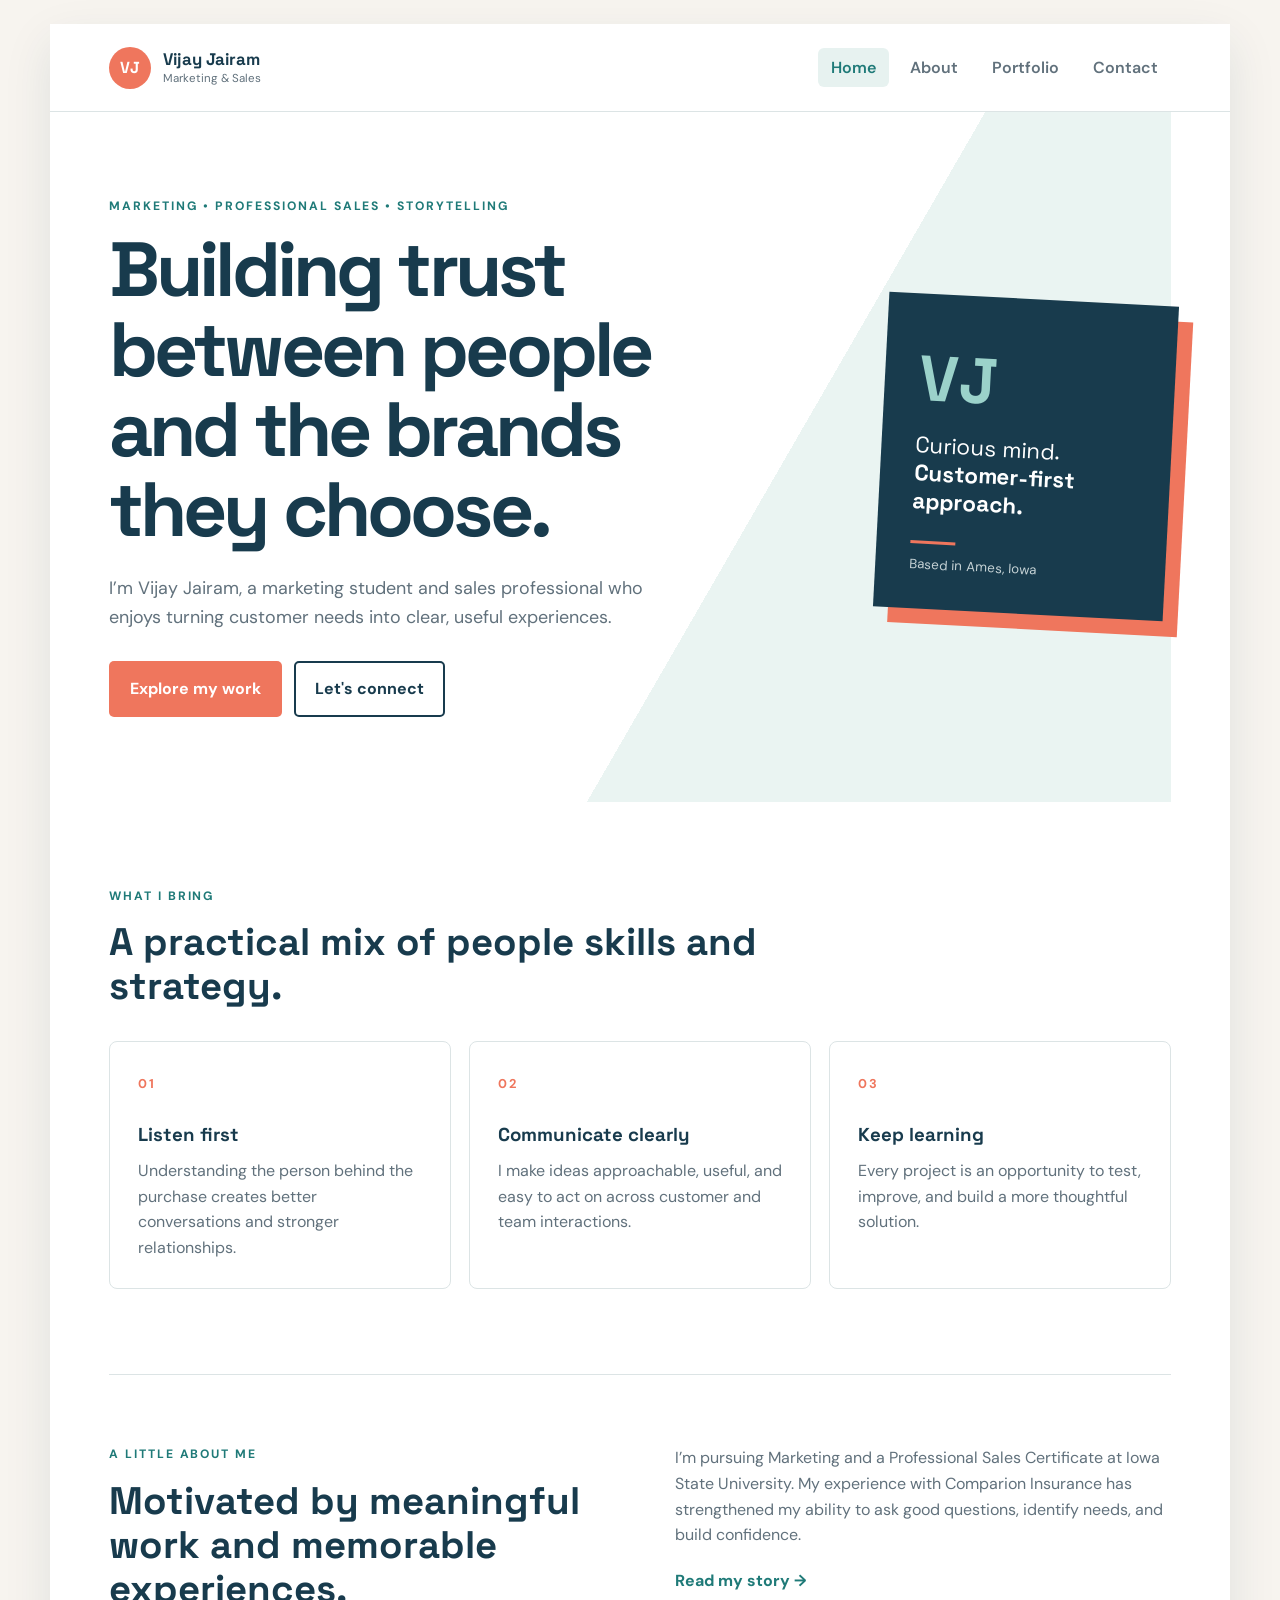
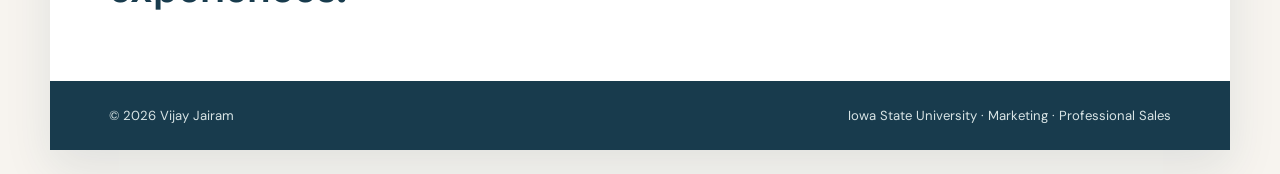
==== commit 22d05d8a: "Implement four-page responsive portfolio and embed the supplied Google Form." ====
--- a/index.html
+++ b/index.html
@@ -1,277 +1,10 @@
-<!DOCTYPE html>
+<!doctype html>
 <html lang="en">
-
 <head>
-    <meta charset="UTF-8">
-
-    <meta name="viewport"
-          content="width=device-width, initial-scale=1.0">
-
-    <title>Vijay Jairam - Professional Portfolio</title>
-
-    <link rel="stylesheet" href="style.css">
+<meta charset="UTF-8"><meta name="viewport" content="width=device-width, initial-scale=1.0"><meta name="description" content="Vijay Jairam's marketing and professional sales portfolio."><title>Vijay Jairam | Marketing & Sales</title><link rel="stylesheet" href="style.css"><script src="nav.js" defer></script>
 </head>
-
-<body>
-
-<div class="site-container">
-
-    <!-- =====================================
-         HEADER
-    ====================================== -->
-
-    <header class="header">
-
-        <!-- LEFT: LOGO / NAME -->
-
-        <div class="logo-area">
-
-            <h1>Vijay Jairam</h1>
-
-        </div>
-
-
-        <!-- RIGHT: DESCRIPTION + 2 NAV BARS -->
-
-        <div class="header-right">
-
-            <div class="info-graphics">
-
-                Marketing Major | Professional Sales |
-                Sales & Insurance Portfolio
-
-            </div>
-
-
-            <!-- CLICKABLE PRIMARY NAVIGATION -->
-
-            <nav class="primary-nav-bar"
-                 id="primary-nav-top">
-            </nav>
-
-
-            <!-- CLICKABLE SECONDARY NAVIGATION -->
-
-            <nav class="secondary-nav-bar"
-                 id="secondary-nav-top">
-            </nav>
-
-        </div>
-
-    </header>
-
-
-    <!-- =====================================
-         THREE COLUMN MAIN BODY
-    ====================================== -->
-
-    <div class="main-body">
-
-
-        <!-- LEFT NAVIGATION -->
-
-        <aside class="sidebar-left"
-               id="side-nav-container">
-        </aside>
-
-
-        <!-- CENTER -->
-
-        <main class="content-center">
-
-
-            <!-- HERO -->
-
-            <div class="hero-image">
-
-                <h2>
-                    Hero image at top / Portfolio Banner
-                </h2>
-
-            </div>
-
-
-            <!-- MAIN TEXT -->
-
-            <section class="main-text">
-
-                <h2>
-                    Main Content Area: Vijay Jairam
-                </h2>
-
-
-                <!-- ABOUT -->
-
-                <div class="bio-section"
-                     id="about">
-
-                    <h3>About Me</h3>
-
-                    <p>
-                        I am a senior at Iowa State University studying
-                        Marketing and pursuing a Professional Sales
-                        Certificate. Through my education and professional
-                        experience, I have developed skills in sales,
-                        marketing, communication, customer relationship
-                        building, and understanding consumer needs.
-                    </p>
-
-                </div>
-
-
-                <!-- EDUCATION -->
-
-                <div class="bio-section"
-                     id="education">
-
-                    <h3>Education</h3>
-
-                    <p>
-                        I attend Iowa State University where I am pursuing
-                        my degree in Marketing along with a Professional
-                        Sales Certificate. My coursework has helped me
-                        strengthen my knowledge of consumer behavior,
-                        marketing strategy, professional selling,
-                        communication, and market analysis.
-                    </p>
-
-                </div>
-
-
-                <!-- EXPERIENCE -->
-
-                <div class="bio-section"
-                     id="experience">
-
-                    <h3>Experience</h3>
-
-                    <p>
-                        My internship experience with Comparion Insurance
-                        has given me hands-on experience in a professional
-                        sales environment. I have had opportunities to
-                        communicate with customers, identify their needs,
-                        build relationships, learn about insurance
-                        products, and develop my professional sales skills.
-                    </p>
-
-                </div>
-
-
-                <!-- PERSONAL -->
-
-                <div class="bio-section"
-                     id="personal">
-
-                    <h3>Personal</h3>
-
-                    <p>
-                        Outside of school and work, I enjoy spending time
-                        with friends and family and pursuing hobbies that
-                        keep me active and allow me to learn new things.
-                        I enjoy motorcycles, fishing, cars, outdoor
-                        activities, and working on personal projects.
-                    </p>
-
-                </div>
-
-
-                <!-- HOBBIES -->
-
-                <div class="bio-section"
-                     id="hobbies">
-
-                    <h3>Hobbies</h3>
-
-                    <p>
-                        Motorcycles and fishing are two of my favorite
-                        hobbies. Riding has encouraged me to step outside
-                        of my comfort zone, while fishing gives me an
-                        opportunity to spend time outdoors. I also enjoy
-                        learning about cars, trucks, maintenance, and
-                        automotive technology.
-                    </p>
-
-                </div>
-
-
-            </section>
-
-        </main>
-
-
-        <!-- RIGHT STICKY COLUMN -->
-
-        <aside class="sidebar-right">
-
-            <div class="sticky-box">
-
-                <p>
-                    <strong>Quick Information</strong>
-                </p>
-
-                <ul>
-
-                    <li>
-                        Academic Year: Senior
-                    </li>
-
-                    <li>
-                        Major: Marketing
-                    </li>
-
-                    <li>
-                        Professional Sales Certificate
-                    </li>
-
-                    <li>
-                        Iowa State University
-                    </li>
-
-                    <li>
-                        Experience: Comparion Insurance
-                    </li>
-
-                    <li>
-                        Interests: Sales & Marketing
-                    </li>
-
-                    <li>
-                        Hobbies: Motorcycles & Fishing
-                    </li>
-
-                </ul>
-
-            </div>
-
-        </aside>
-
-    </div>
-
-
-    <!-- =====================================
-         FOOTER
-    ====================================== -->
-
-    <footer class="footer">
-
-        © 2026 Vijay Jairam |
-        Iowa State University |
-        Marketing |
-        Professional Sales |
-        Portfolio Site
-
-    </footer>
-
-</div>
-
-
-<!-- IMPORTANT:
-     Jake's site loads the navigation JS
-     at the bottom exactly like this.
--->
-
-<script src="nav.js"></script>
-
-</body>
-
-</html>
+<body><div class="site-shell"><div id="site-header"></div><main>
+<section class="hero"><div><p class="eyebrow">Marketing • Professional Sales • Storytelling</p><h1>Building trust between people and the brands they choose.</h1><p class="hero-intro">I’m Vijay Jairam, a marketing student and sales professional who enjoys turning customer needs into clear, useful experiences.</p><div class="button-row"><a class="button button-primary" href="portfolio.html">Explore my work</a><a class="button button-secondary" href="contact.html">Let's connect</a></div></div><div class="hero-card"><span class="hero-card-mark">VJ</span><p>Curious mind.<br><strong>Customer-first approach.</strong></p><span class="hero-card-line"></span><small>Based in Ames, Iowa</small></div></section>
+<section class="section"><div class="section-heading"><p class="eyebrow">What I bring</p><h2>A practical mix of people skills and strategy.</h2></div><div class="card-grid three-up"><article class="info-card"><span class="card-number">01</span><h3>Listen first</h3><p>Understanding the person behind the purchase creates better conversations and stronger relationships.</p></article><article class="info-card"><span class="card-number">02</span><h3>Communicate clearly</h3><p>I make ideas approachable, useful, and easy to act on across customer and team interactions.</p></article><article class="info-card"><span class="card-number">03</span><h3>Keep learning</h3><p>Every project is an opportunity to test, improve, and build a more thoughtful solution.</p></article></div></section>
+<section class="split-section"><div><p class="eyebrow">A little about me</p><h2>Motivated by meaningful work and memorable experiences.</h2></div><div><p>I’m pursuing Marketing and a Professional Sales Certificate at Iowa State University. My experience with Comparion Insurance has strengthened my ability to ask good questions, identify needs, and build confidence.</p><a class="text-link" href="about.html">Read my story →</a></div></section>
+</main><div id="site-footer"></div></div></body></html>
--- a/style.css
+++ b/style.css
@@ -1,119 +1,2 @@
-/* ======================================
-   PRIMARY NAVIGATION BAR
-====================================== */
-
-#primary-navigation {
-    grid-area: primary;
-
-    width: 100%;
-    height: 30px;
-
-    border-bottom: 1px solid #222;
-
-    background-color: white;
-}
-
-
-.primary-nav {
-    width: 100%;
-    height: 100%;
-
-    display: flex;
-
-    justify-content: center;
-    align-items: center;
-}
-
-
-.primary-nav a {
-    height: 100%;
-
-    display: flex;
-
-    align-items: center;
-    justify-content: center;
-
-    padding: 0 25px;
-
-    color: black;
-
-    text-decoration: none;
-
-    font-size: 13px;
-
-    border-left: 1px solid #ccc;
-}
-
-
-.primary-nav a:last-child {
-    border-right: 1px solid #ccc;
-}
-
-
-.primary-nav a:hover {
-    background-color: #707477;
-    color: white;
-}
-
-
-.primary-nav a.active {
-    background-color: #707477;
-    color: white;
-}
-
-
-/* ======================================
-   SECONDARY NAVIGATION BAR
-====================================== */
-
-#secondary-navigation {
-    grid-area: secondary;
-
-    width: 100%;
-    height: 30px;
-
-    border-bottom: 2px solid #222;
-
-    background-color: white;
-}
-
-
-.secondary-nav {
-    width: 100%;
-    height: 100%;
-
-    display: flex;
-
-    justify-content: center;
-    align-items: center;
-}
-
-
-.secondary-nav a {
-    height: 100%;
-
-    display: flex;
-
-    align-items: center;
-    justify-content: center;
-
-    padding: 0 25px;
-
-    color: black;
-
-    text-decoration: none;
-
-    font-size: 12px;
-}
-
-
-.secondary-nav a:hover {
-    background-color: #707477;
-    color: white;
-}
-
-
-.secondary-nav a.active {
-    background-color: #707477;
-    color: white;
-}
+@import url('https://fonts.googleapis.com/css2?family=DM+Sans:wght@400;500;600;700&family=Space+Grotesk:wght@500;600;700&display=swap');
+:root{--ink:#17232d;--muted:#61717c;--navy:#183b4d;--teal:#1f7a78;--coral:#ef765d;--cream:#f7f4ef;--white:#fff;--line:#dce4e5;--shadow:0 18px 45px rgba(24,59,77,.1)}*{box-sizing:border-box;margin:0;padding:0}html{scroll-behavior:smooth}body{background:var(--cream);color:var(--ink);font-family:'DM Sans',sans-serif;line-height:1.6}a{color:inherit}.site-shell{width:min(1180px,calc(100% - 40px));margin:24px auto;background:var(--white);box-shadow:var(--shadow);overflow:hidden}.site-header{min-height:88px;padding:20px 5%;display:flex;align-items:center;justify-content:space-between;gap:24px;border-bottom:1px solid var(--line)}.brand{display:flex;align-items:center;gap:12px;text-decoration:none;color:var(--navy)}.brand-mark{display:grid;place-items:center;width:42px;height:42px;border-radius:50%;background:var(--coral);color:#fff;font-family:'Space Grotesk';font-weight:700}.brand strong,.brand small{display:block;line-height:1.2}.brand strong{font-family:'Space Grotesk';font-size:1.05rem}.brand small{color:var(--muted);font-size:.72rem;margin-top:3px}.main-nav ul{display:flex;gap:8px;list-style:none}.main-nav a{color:var(--muted);text-decoration:none;padding:9px 13px;border-radius:6px;font-weight:600;transition:.2s ease}.main-nav a:hover,.main-nav a:focus-visible,.main-nav a[aria-current=page]{background:#e7f2f0;color:var(--teal)}main{padding:0 5%}.hero{min-height:500px;padding:85px 0;display:grid;grid-template-columns:1.3fr .7fr;gap:60px;align-items:center;background:linear-gradient(120deg,#fff 60%,#eaf4f2 60%)}.eyebrow{color:var(--teal);font-size:.76rem;font-weight:700;letter-spacing:.16em;text-transform:uppercase;margin-bottom:14px}.hero h1,.page-intro h1{max-width:720px;color:var(--navy);font-family:'Space Grotesk';font-size:clamp(2.5rem,6vw,5rem);line-height:1.04;letter-spacing:-.05em}.hero-intro{max-width:570px;margin:24px 0 30px;color:var(--muted);font-size:1.12rem}.button-row{display:flex;flex-wrap:wrap;gap:12px}.button{display:inline-block;padding:13px 19px;border:2px solid transparent;border-radius:5px;font-weight:700;text-decoration:none;transition:.2s ease}.button-primary{background:var(--coral);color:#fff}.button-primary:hover,.button-primary:focus-visible{background:#d95e49;transform:translateY(-2px)}.button-secondary{border-color:var(--navy);color:var(--navy)}.button-secondary:hover,.button-secondary:focus-visible{background:var(--navy);color:#fff}.hero-card{justify-self:end;width:min(290px,100%);min-height:315px;padding:34px;display:flex;flex-direction:column;justify-content:flex-end;background:var(--navy);color:#fff;transform:rotate(3deg);box-shadow:15px 15px 0 var(--coral)}.hero-card-mark{align-self:flex-start;margin-bottom:auto;color:#9bd2ca;font-family:'Space Grotesk';font-size:4rem;font-weight:700}.hero-card p{font-family:'Space Grotesk';font-size:1.4rem;line-height:1.25}.hero-card-line{width:45px;height:3px;margin:25px 0 10px;background:var(--coral)}.hero-card small{color:#c5d2d5}.section{padding:85px 0}.section-heading{max-width:650px;margin-bottom:32px}.section h2,.split-section h2,.callout h2,.content-grid h2,.contact-layout h2{color:var(--navy);font-family:'Space Grotesk';font-size:clamp(1.8rem,3vw,2.7rem);line-height:1.15}.card-grid{display:grid;gap:18px}.three-up{grid-template-columns:repeat(3,1fr)}.info-card{padding:28px;border:1px solid var(--line);border-radius:8px}.info-card:hover{border-color:var(--teal);box-shadow:var(--shadow)}.card-number,.project-tag{color:var(--coral);font-weight:700;font-size:.8rem;letter-spacing:.12em}.info-card h3{margin:25px 0 8px;font-family:'Space Grotesk';color:var(--navy)}.info-card p,.prose p,.project-card p,.contact-copy p{color:var(--muted)}.split-section{display:grid;grid-template-columns:1fr 1fr;gap:70px;padding:70px 0;border-top:1px solid var(--line)}.split-section p:not(.eyebrow){color:var(--muted);margin-bottom:20px}.text-link{color:var(--teal);font-weight:700;text-decoration:none}.text-link:hover{color:var(--coral)}.page-main{padding-top:70px;padding-bottom:90px}.page-intro{max-width:760px;padding-bottom:65px}.page-intro h1{font-size:clamp(2.4rem,5vw,4.4rem)}.page-intro>p:last-child{max-width:600px;margin-top:22px;color:var(--muted);font-size:1.1rem}.content-grid,.contact-layout{display:grid;grid-template-columns:1.25fr .75fr;gap:75px}.prose h2{margin:35px 0 12px;font-size:1.7rem}.prose h2:first-child{margin-top:0}.prose p{max-width:650px;margin-bottom:18px}.detail-panel,.form-card{padding:30px;border-top:4px solid var(--coral);background:#f4f8f7}.detail-panel dl{margin-top:22px}.detail-panel dt{margin-top:18px;color:var(--teal);font-size:.75rem;font-weight:700;letter-spacing:.1em;text-transform:uppercase}.detail-panel dd{color:var(--navy);font-weight:600}.portfolio-grid{display:grid;grid-template-columns:repeat(2,1fr);gap:20px}.project-card{padding:31px;min-height:285px;border:1px solid var(--line);border-radius:8px}.project-card h2{margin:22px 0 12px;font-size:1.65rem}.project-card p{margin-bottom:22px}.project-featured{background:var(--navy);color:#fff;grid-row:span 2}.project-featured h2{color:#fff;font-size:2.3rem}.project-featured p{color:#d9e5e5}.tag-list{display:flex;flex-wrap:wrap;gap:7px;list-style:none}.tag-list li{padding:5px 9px;border:1px solid #a9c7c5;border-radius:30px;color:var(--teal);font-size:.78rem}.project-featured .tag-list li{color:#d5efea;border-color:#4d8583}.callout{display:flex;justify-content:space-between;align-items:center;gap:25px;margin-top:75px;padding:35px;background:#e7f2f0}.callout h2{font-size:1.8rem}.contact-copy>p{margin:18px 0 30px}.contact-detail{padding:16px 0;border-top:1px solid var(--line)}.contact-detail span{display:block;color:var(--teal);font-size:.75rem;font-weight:700;letter-spacing:.1em;text-transform:uppercase}.contact-detail a{color:var(--navy);font-weight:600}.form-card h2{font-size:1.8rem}.form-note{color:var(--muted);font-size:.9rem;margin:6px 0 16px}.form-card iframe{display:block;width:100%;min-height:560px;border:1px solid var(--line);background:#fff}.form-fallback{margin-top:10px;color:var(--muted);font-size:.8rem}.form-fallback a{color:var(--teal)}.site-footer{display:flex;justify-content:space-between;gap:20px;padding:24px 5%;background:var(--navy);color:#d8e4e5;font-size:.82rem}@media(max-width:760px){.site-shell{width:100%;margin:0}.site-header{align-items:flex-start;flex-direction:column}.main-nav,.main-nav ul{width:100%}.main-nav ul{flex-wrap:wrap;gap:4px}.main-nav a{display:block;padding:7px 9px}.hero{grid-template-columns:1fr;padding:60px 0;background:linear-gradient(150deg,#fff 70%,#eaf4f2 70%)}.hero-card{justify-self:start;min-height:250px}.three-up,.split-section,.content-grid,.contact-layout,.portfolio-grid{grid-template-columns:1fr}.project-featured{grid-row:auto}.callout,.site-footer{align-items:flex-start;flex-direction:column}.page-main{padding-top:50px;padding-bottom:60px}}
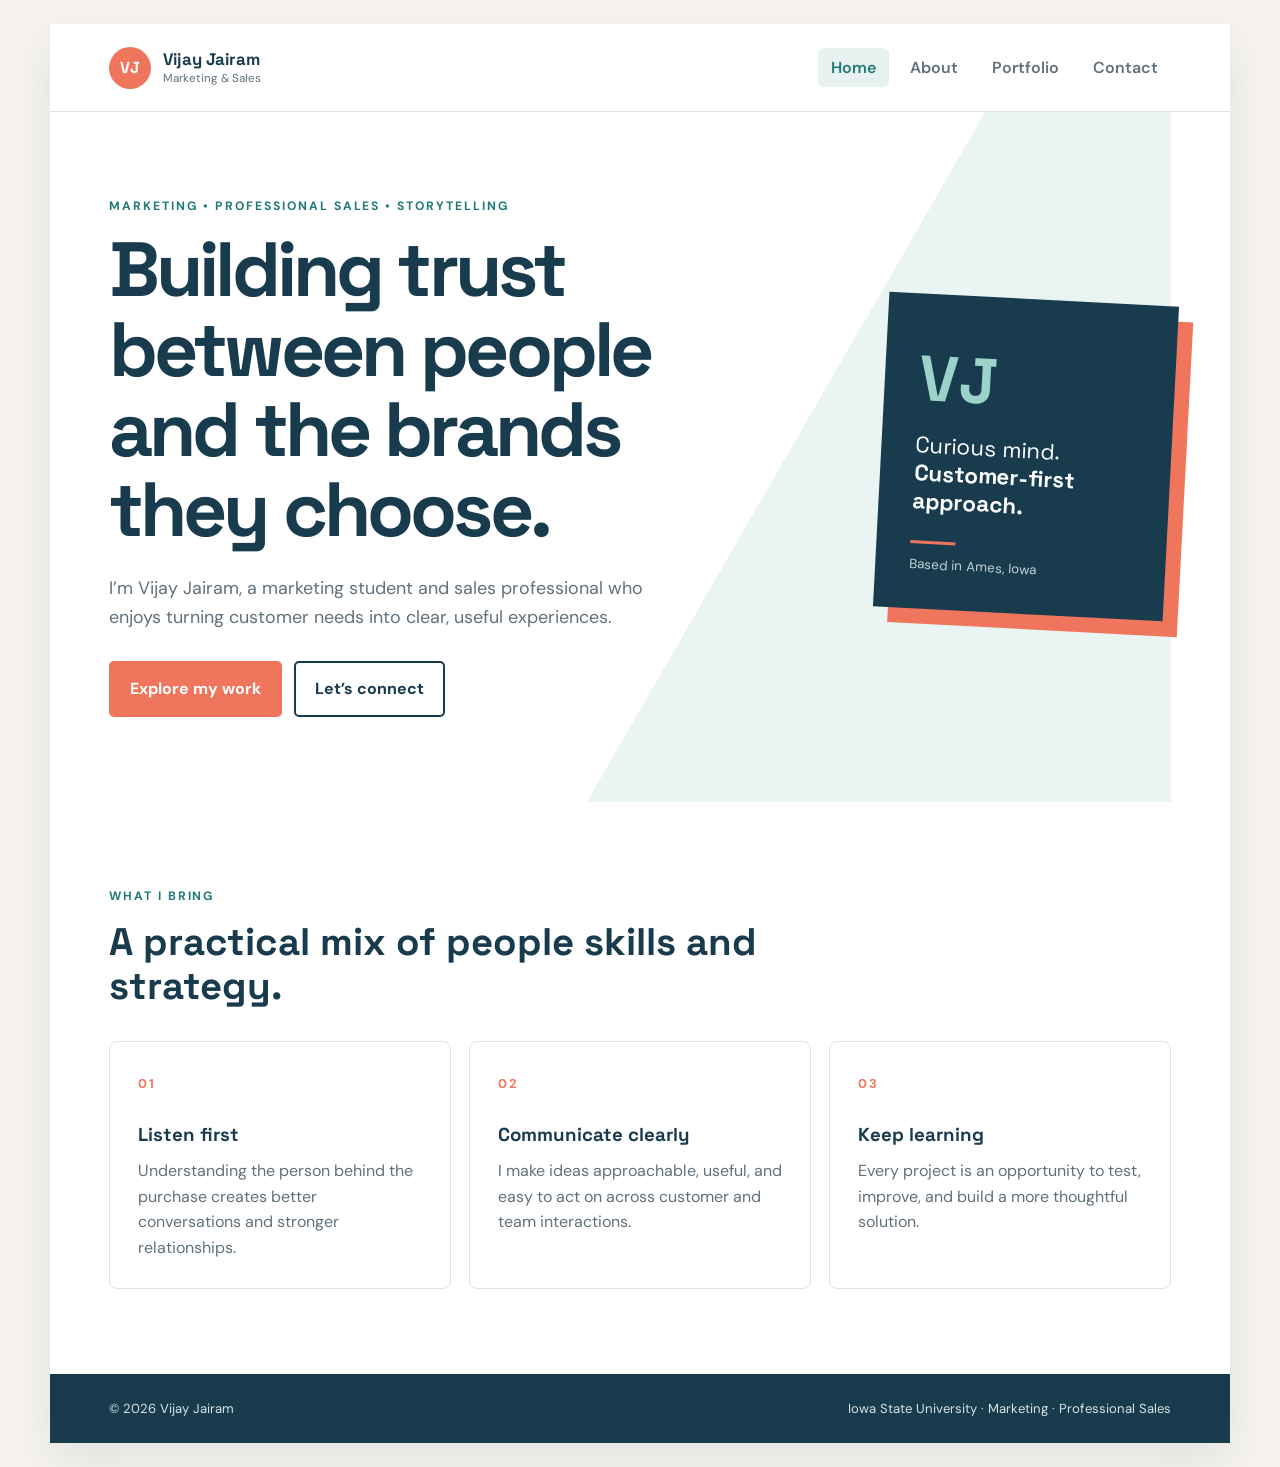
==== commit 382e45e1: "Move About Me section off the home page" ====
--- a/index.html
+++ b/index.html
@@ -1,10 +1,9 @@
 <!doctype html>
 <html lang="en">
 <head>
-<meta charset="UTF-8"><meta name="viewport" content="width=device-width, initial-scale=1.0"><meta name="description" content="Vijay Jairam's marketing and professional sales portfolio."><title>Vijay Jairam | Marketing & Sales</title><link rel="stylesheet" href="style.css"><script src="nav.js" defer></script>
+<meta charset="UTF-8"><meta name="viewport" content="width=device-width, initial-scale=1.0"><meta name="description" content="Vijay Jairam's marketing and professional sales portfolio."><title>Vijay Jairam | Marketing &amp; Sales</title><link rel="stylesheet" href="style.css"><script src="nav.js" defer></script>
 </head>
 <body><div class="site-shell"><div id="site-header"></div><main>
-<section class="hero"><div><p class="eyebrow">Marketing • Professional Sales • Storytelling</p><h1>Building trust between people and the brands they choose.</h1><p class="hero-intro">I’m Vijay Jairam, a marketing student and sales professional who enjoys turning customer needs into clear, useful experiences.</p><div class="button-row"><a class="button button-primary" href="portfolio.html">Explore my work</a><a class="button button-secondary" href="contact.html">Let's connect</a></div></div><div class="hero-card"><span class="hero-card-mark">VJ</span><p>Curious mind.<br><strong>Customer-first approach.</strong></p><span class="hero-card-line"></span><small>Based in Ames, Iowa</small></div></section>
+<section class="hero"><div><p class="eyebrow">Marketing • Professional Sales • Storytelling</p><h1>Building trust between people and the brands they choose.</h1><p class="hero-intro">I’m Vijay Jairam, a marketing student and sales professional who enjoys turning customer needs into clear, useful experiences.</p><div class="button-row"><a class="button button-primary" href="portfolio.html">Explore my work</a><a class="button button-secondary" href="contact.html">Let’s connect</a></div></div><div class="hero-card"><span class="hero-card-mark">VJ</span><p>Curious mind.<br><strong>Customer-first approach.</strong></p><span class="hero-card-line"></span><small>Based in Ames, Iowa</small></div></section>
 <section class="section"><div class="section-heading"><p class="eyebrow">What I bring</p><h2>A practical mix of people skills and strategy.</h2></div><div class="card-grid three-up"><article class="info-card"><span class="card-number">01</span><h3>Listen first</h3><p>Understanding the person behind the purchase creates better conversations and stronger relationships.</p></article><article class="info-card"><span class="card-number">02</span><h3>Communicate clearly</h3><p>I make ideas approachable, useful, and easy to act on across customer and team interactions.</p></article><article class="info-card"><span class="card-number">03</span><h3>Keep learning</h3><p>Every project is an opportunity to test, improve, and build a more thoughtful solution.</p></article></div></section>
-<section class="split-section"><div><p class="eyebrow">A little about me</p><h2>Motivated by meaningful work and memorable experiences.</h2></div><div><p>I’m pursuing Marketing and a Professional Sales Certificate at Iowa State University. My experience with Comparion Insurance has strengthened my ability to ask good questions, identify needs, and build confidence.</p><a class="text-link" href="about.html">Read my story →</a></div></section>
 </main><div id="site-footer"></div></div></body></html>
